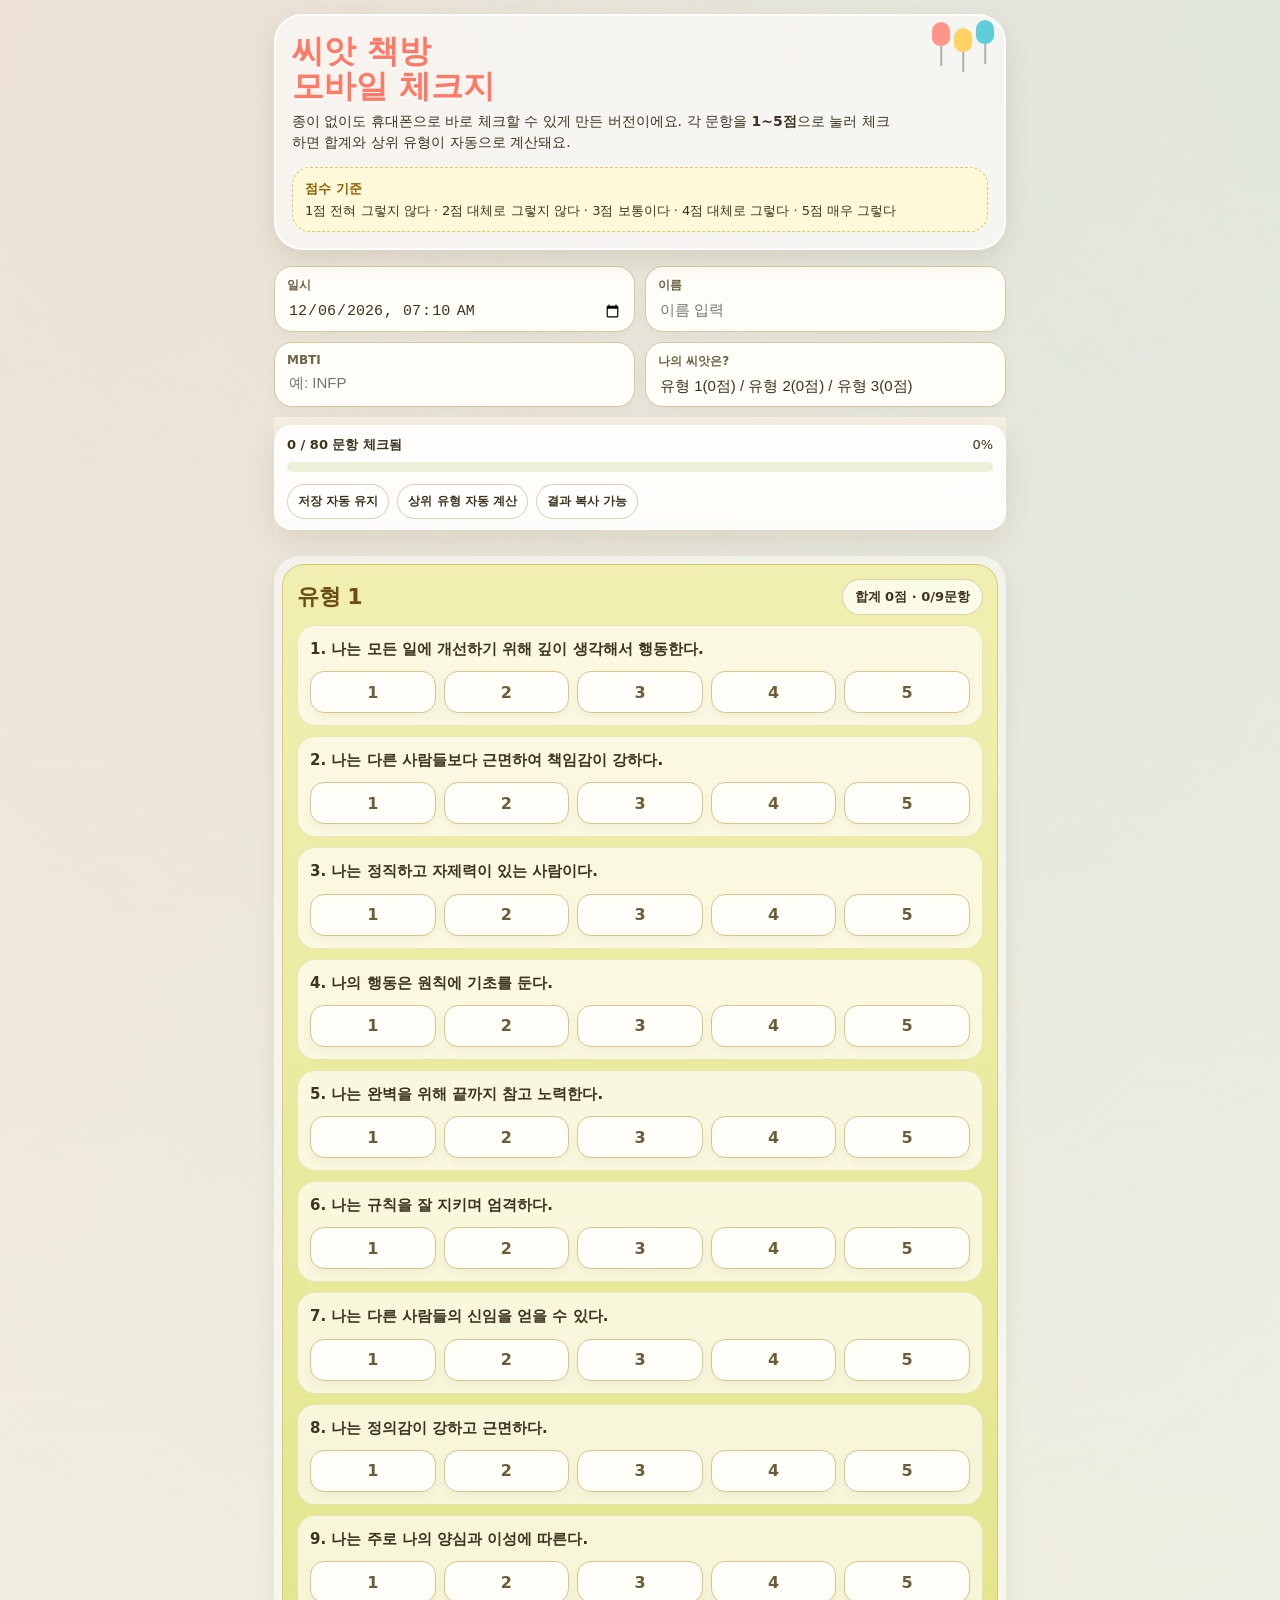
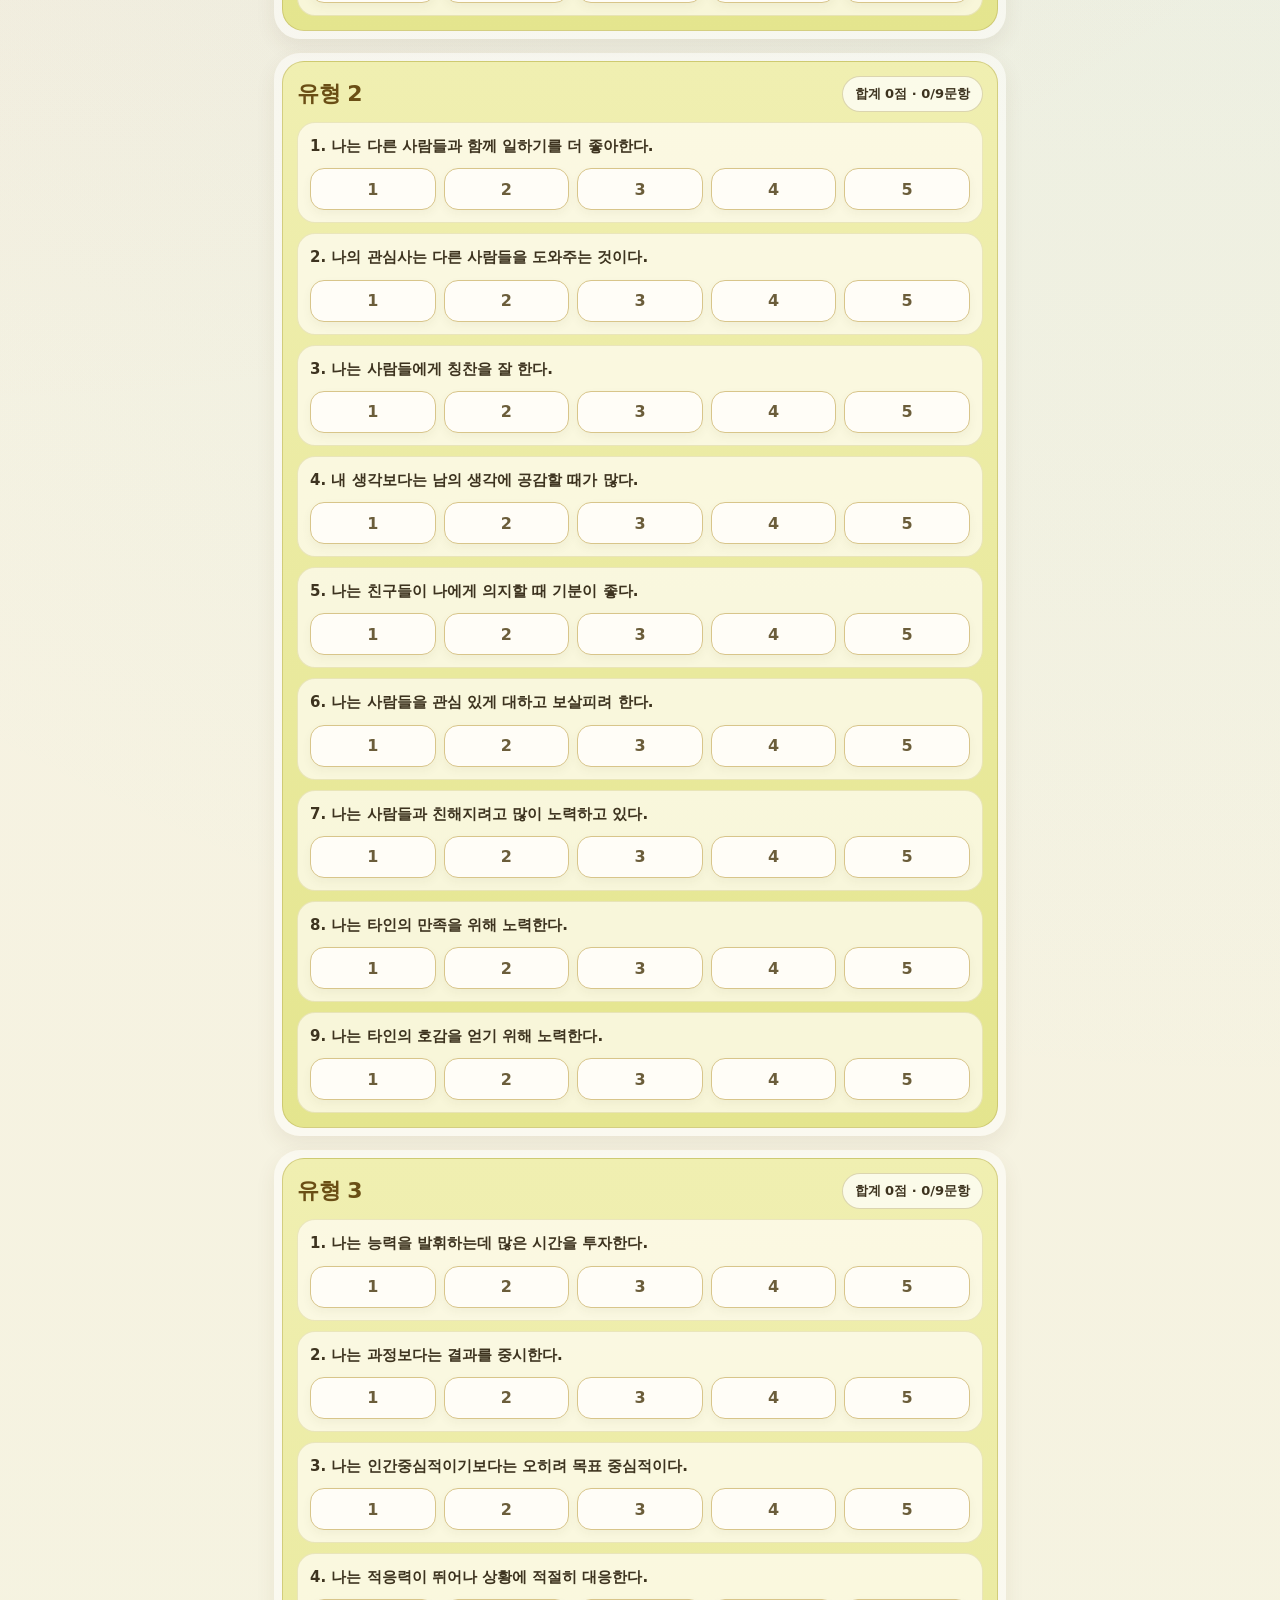
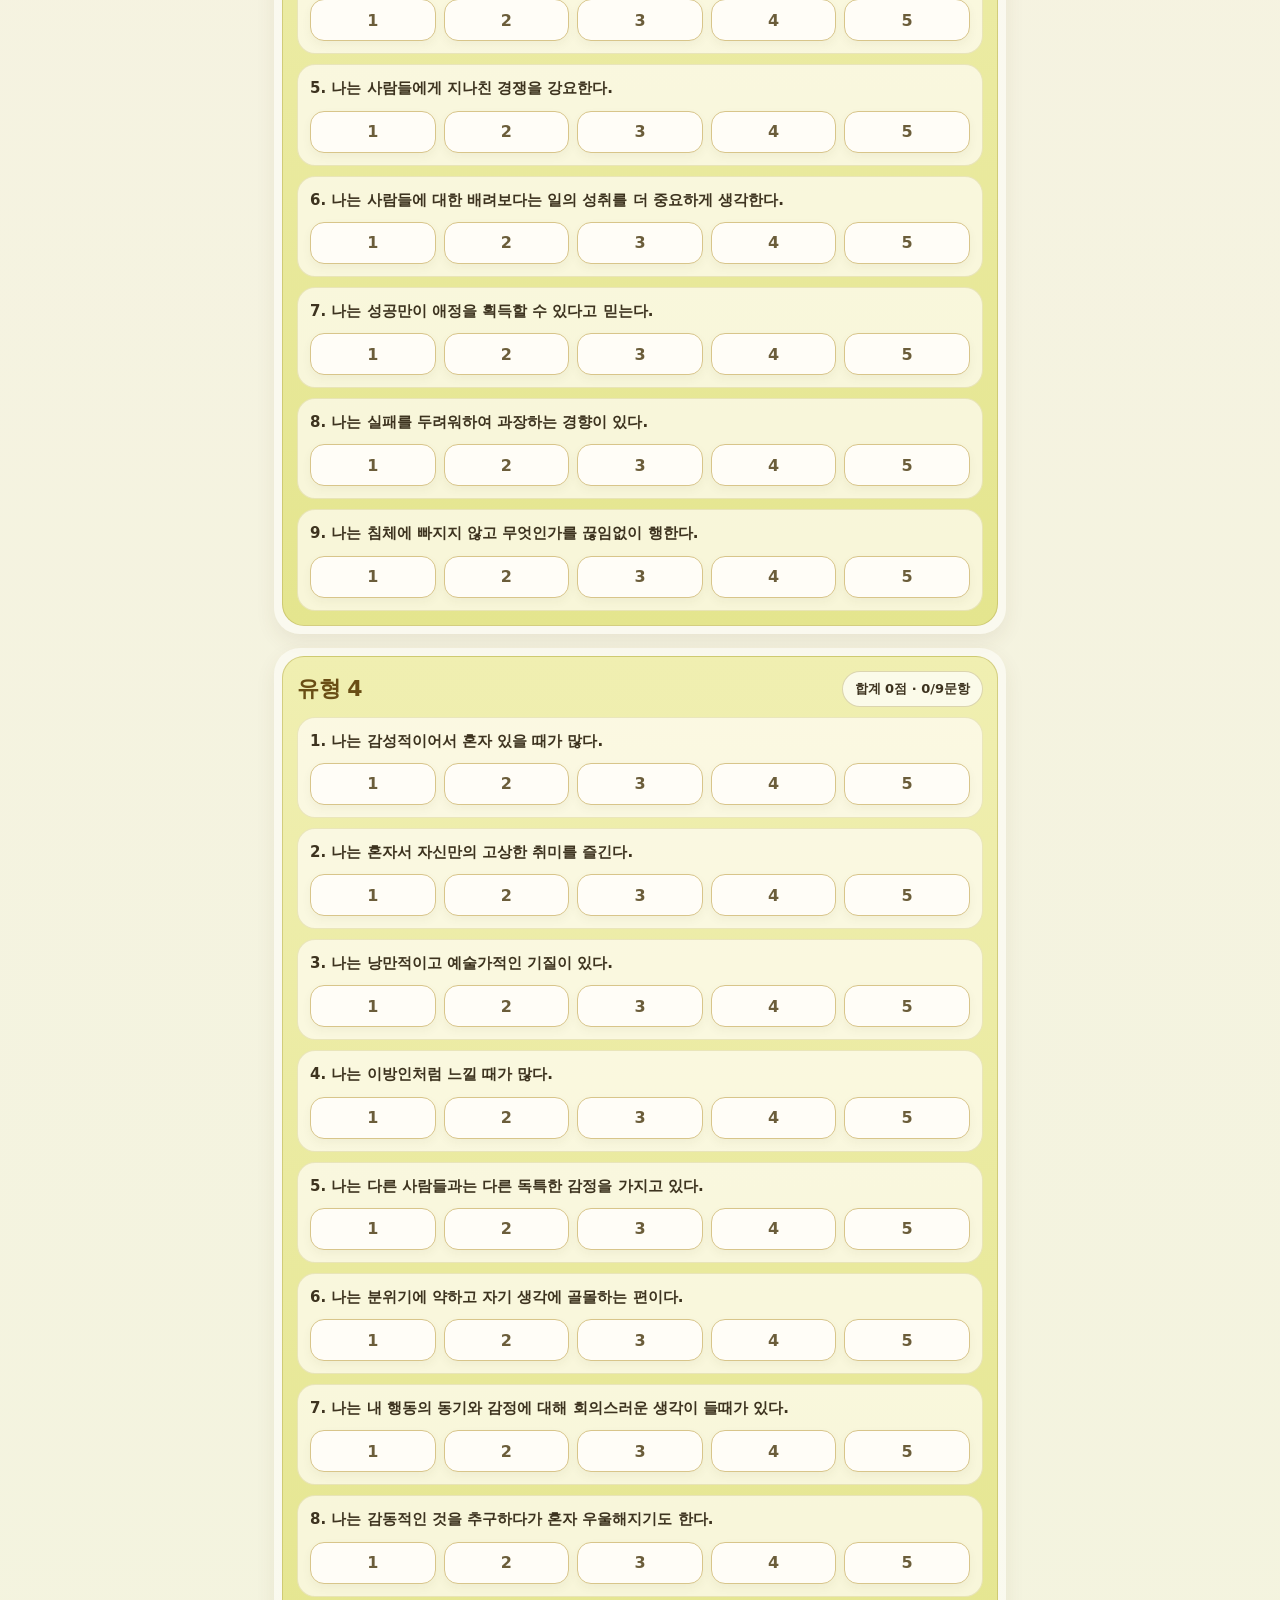
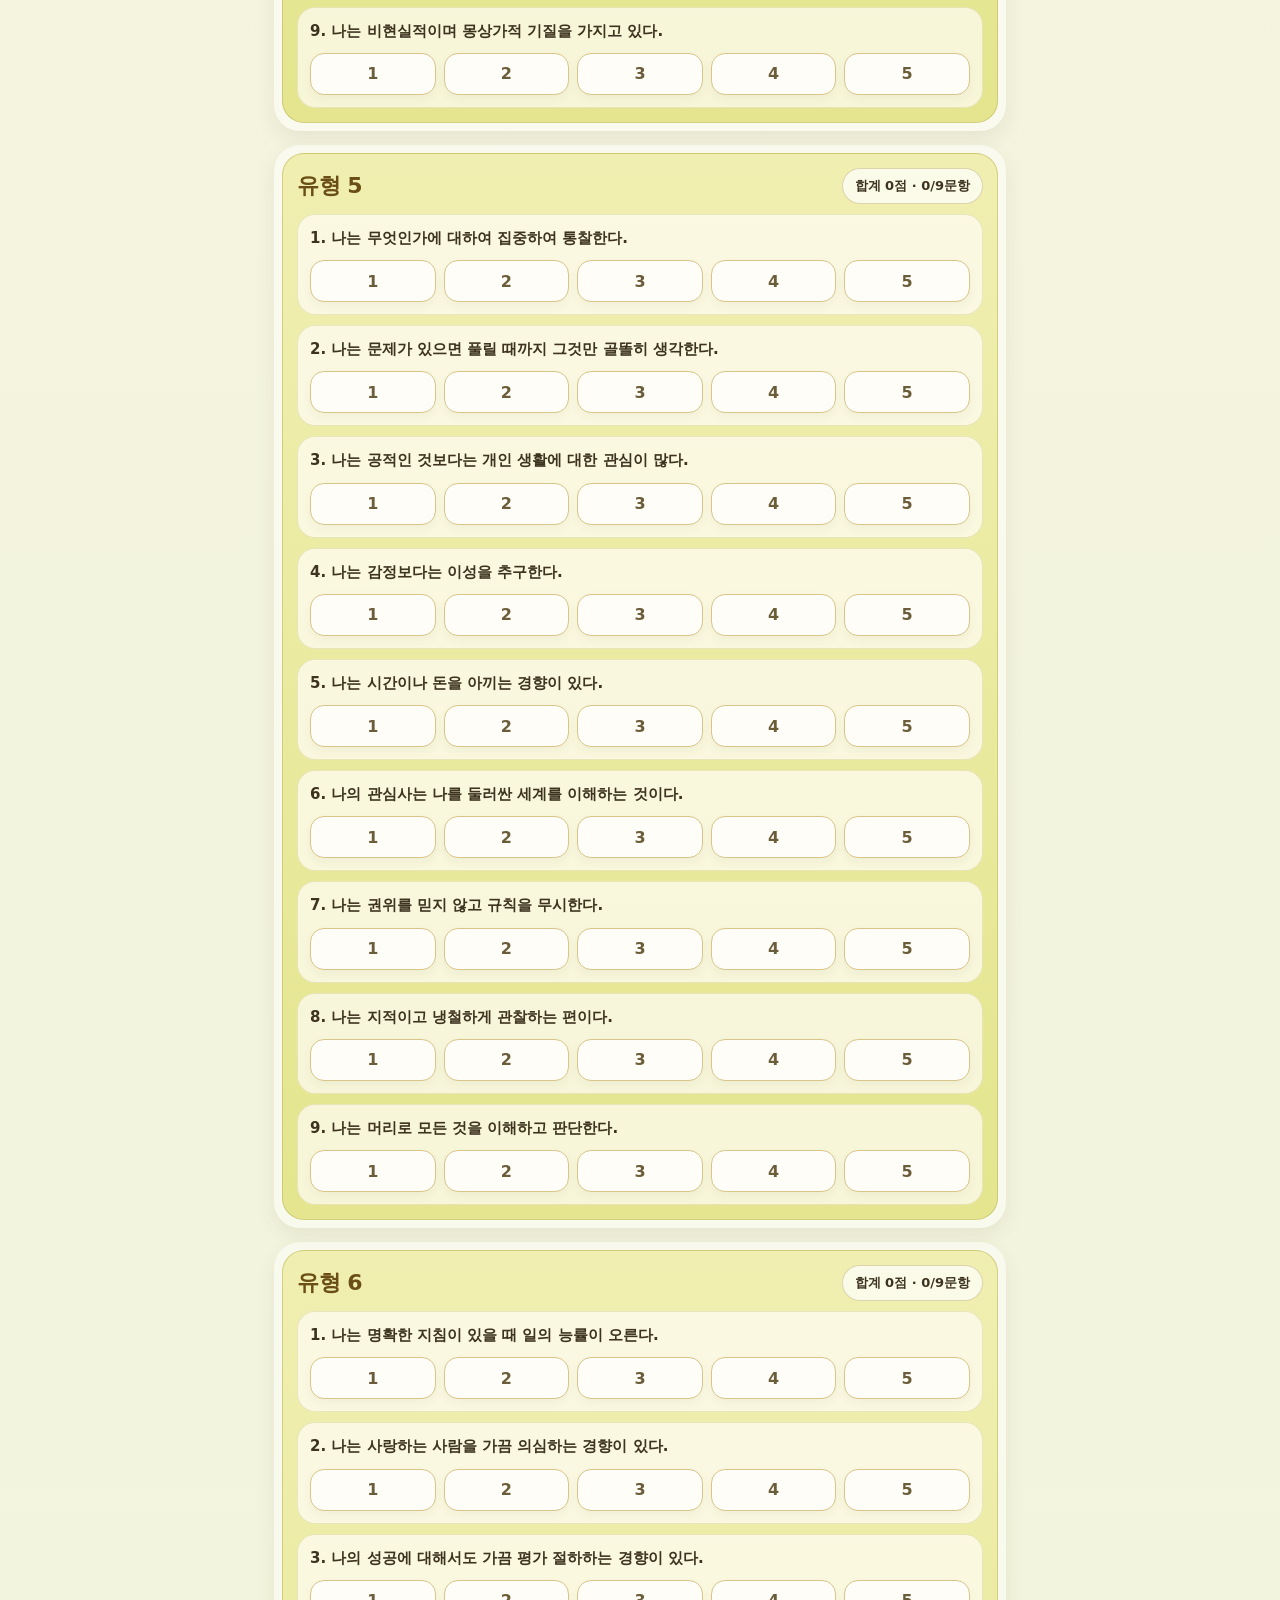
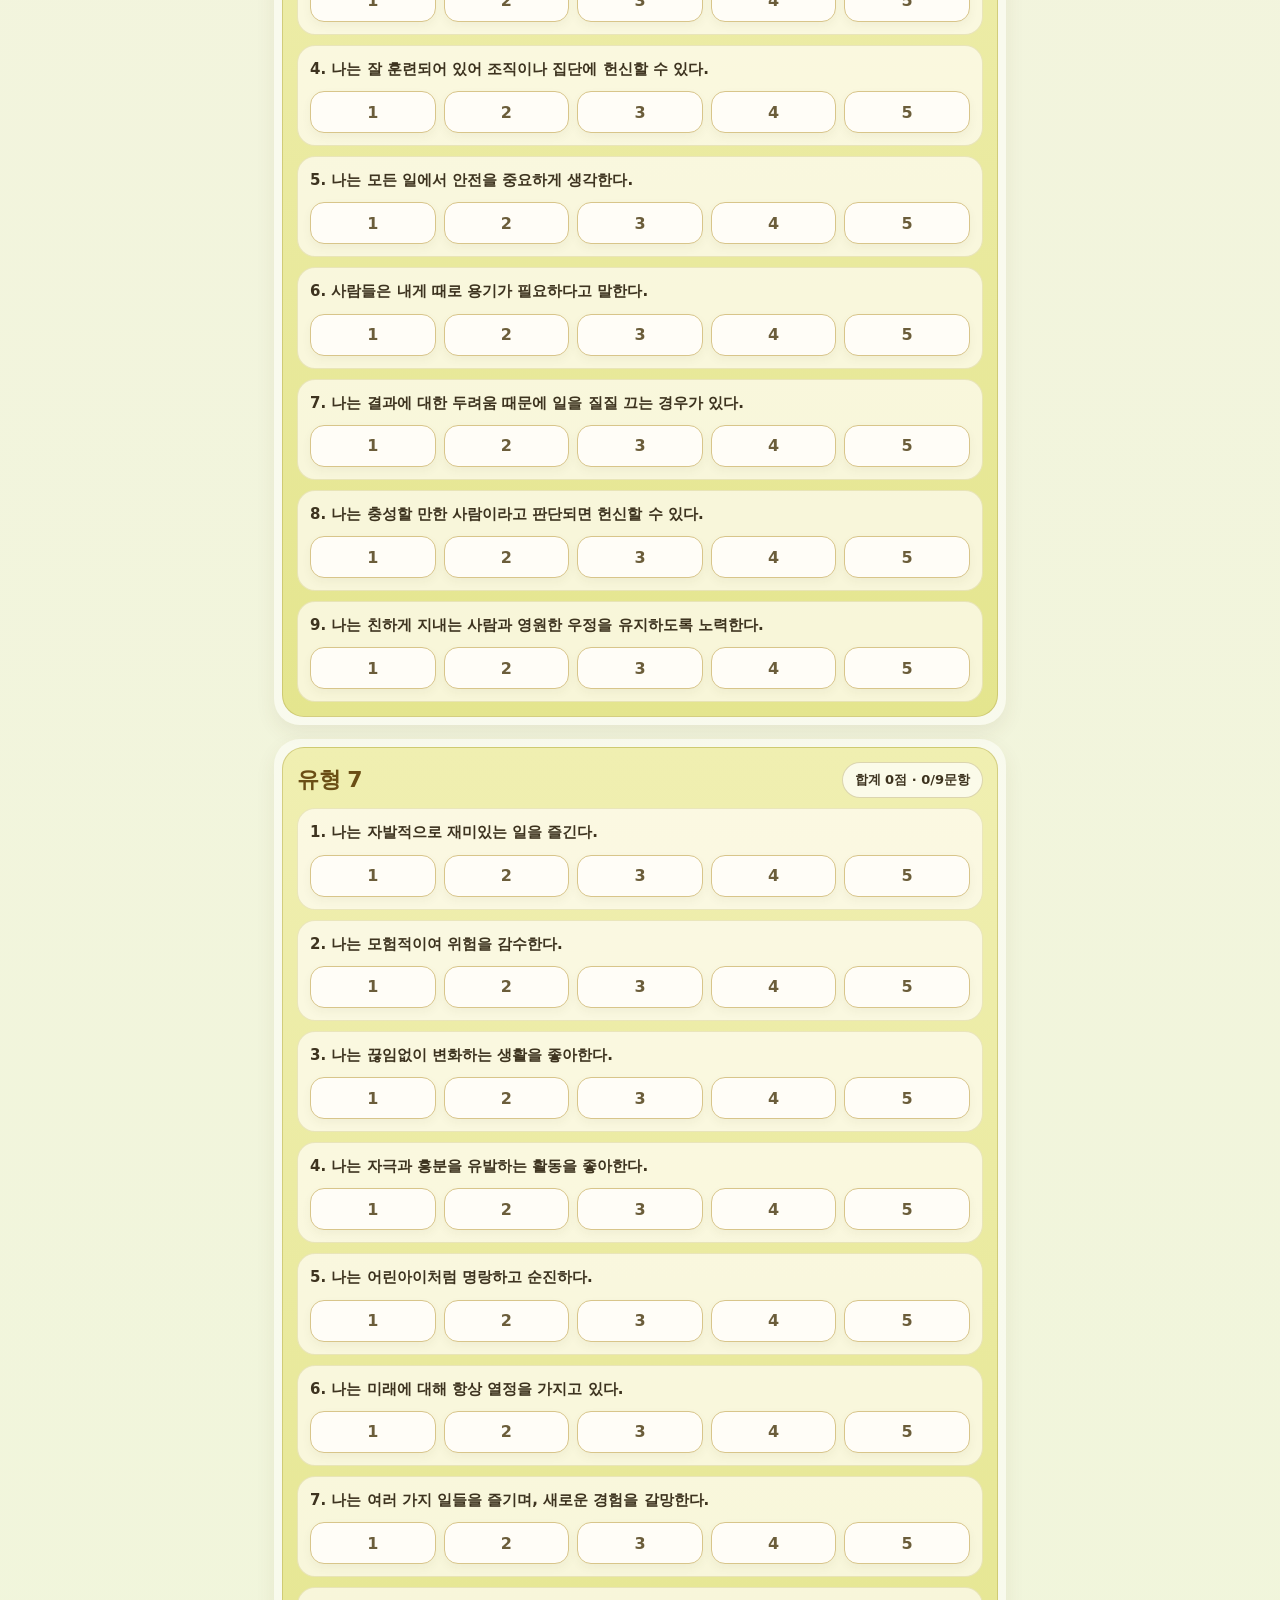
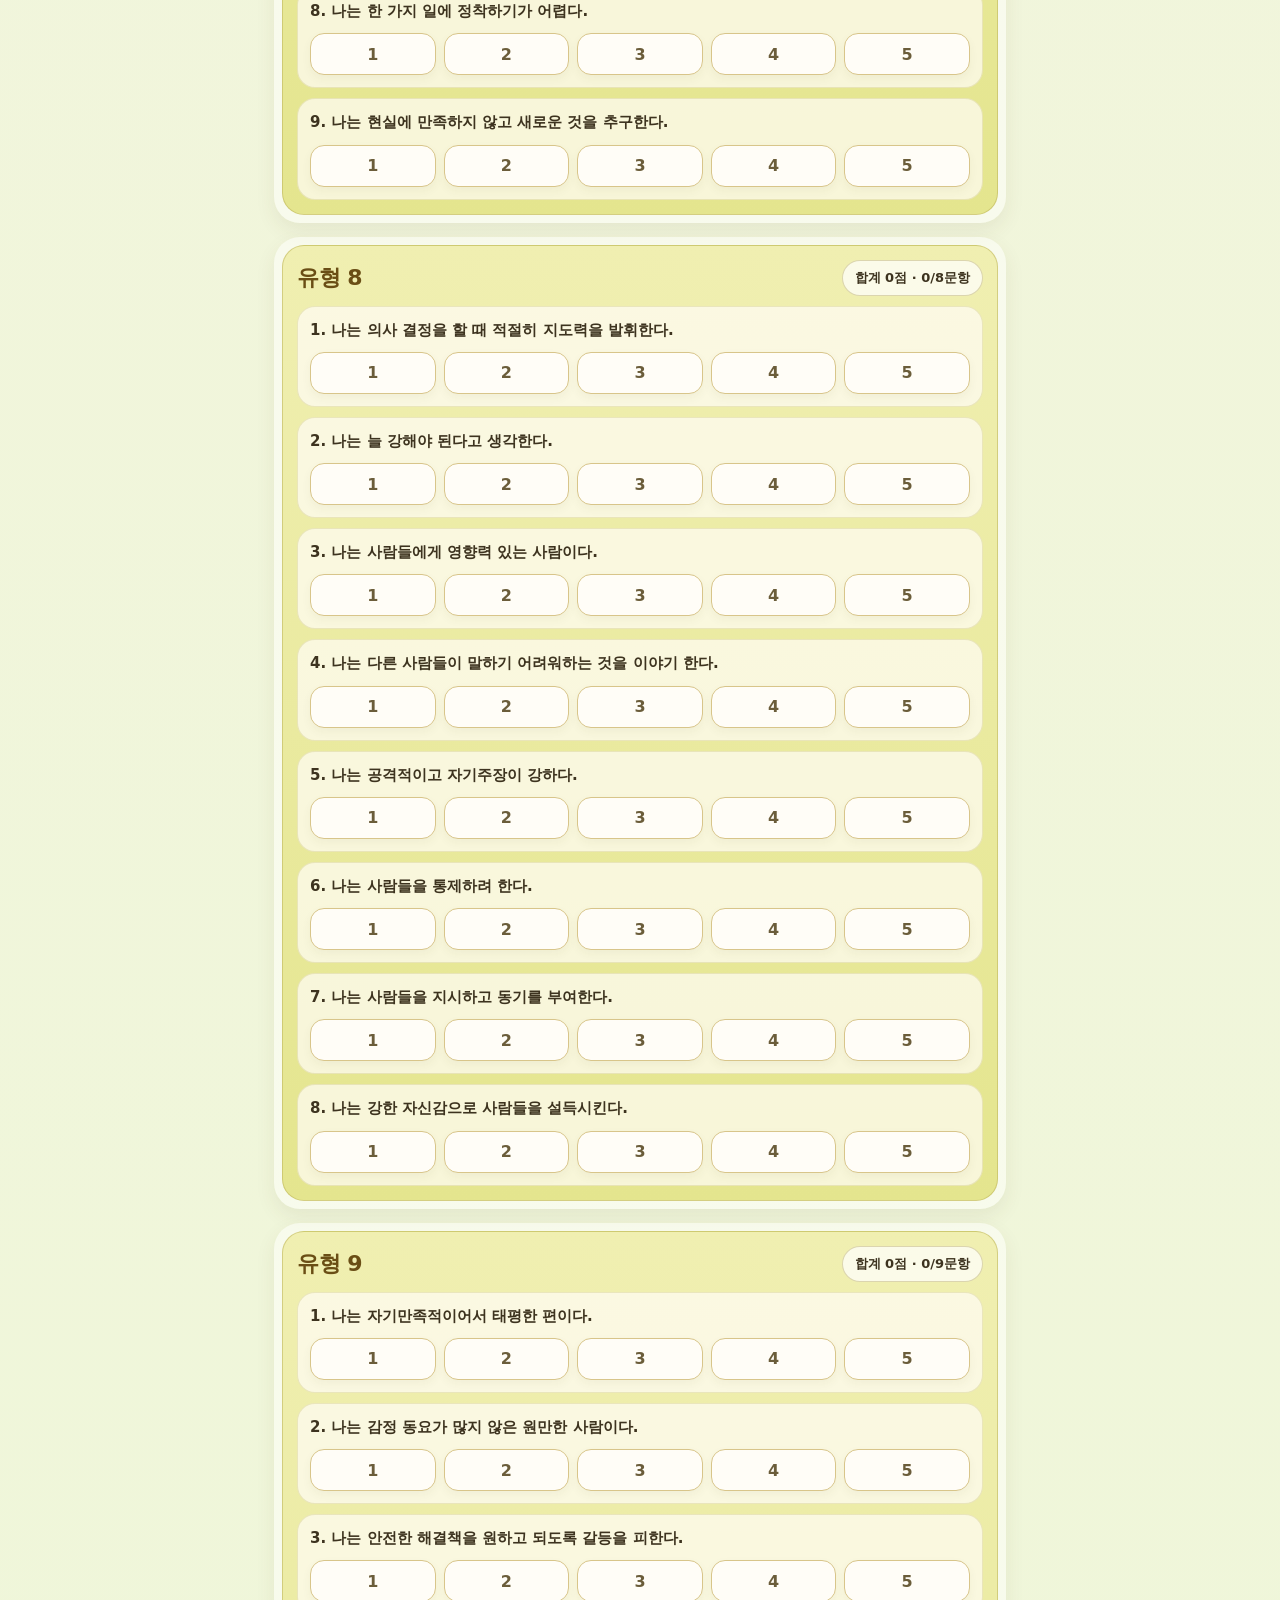
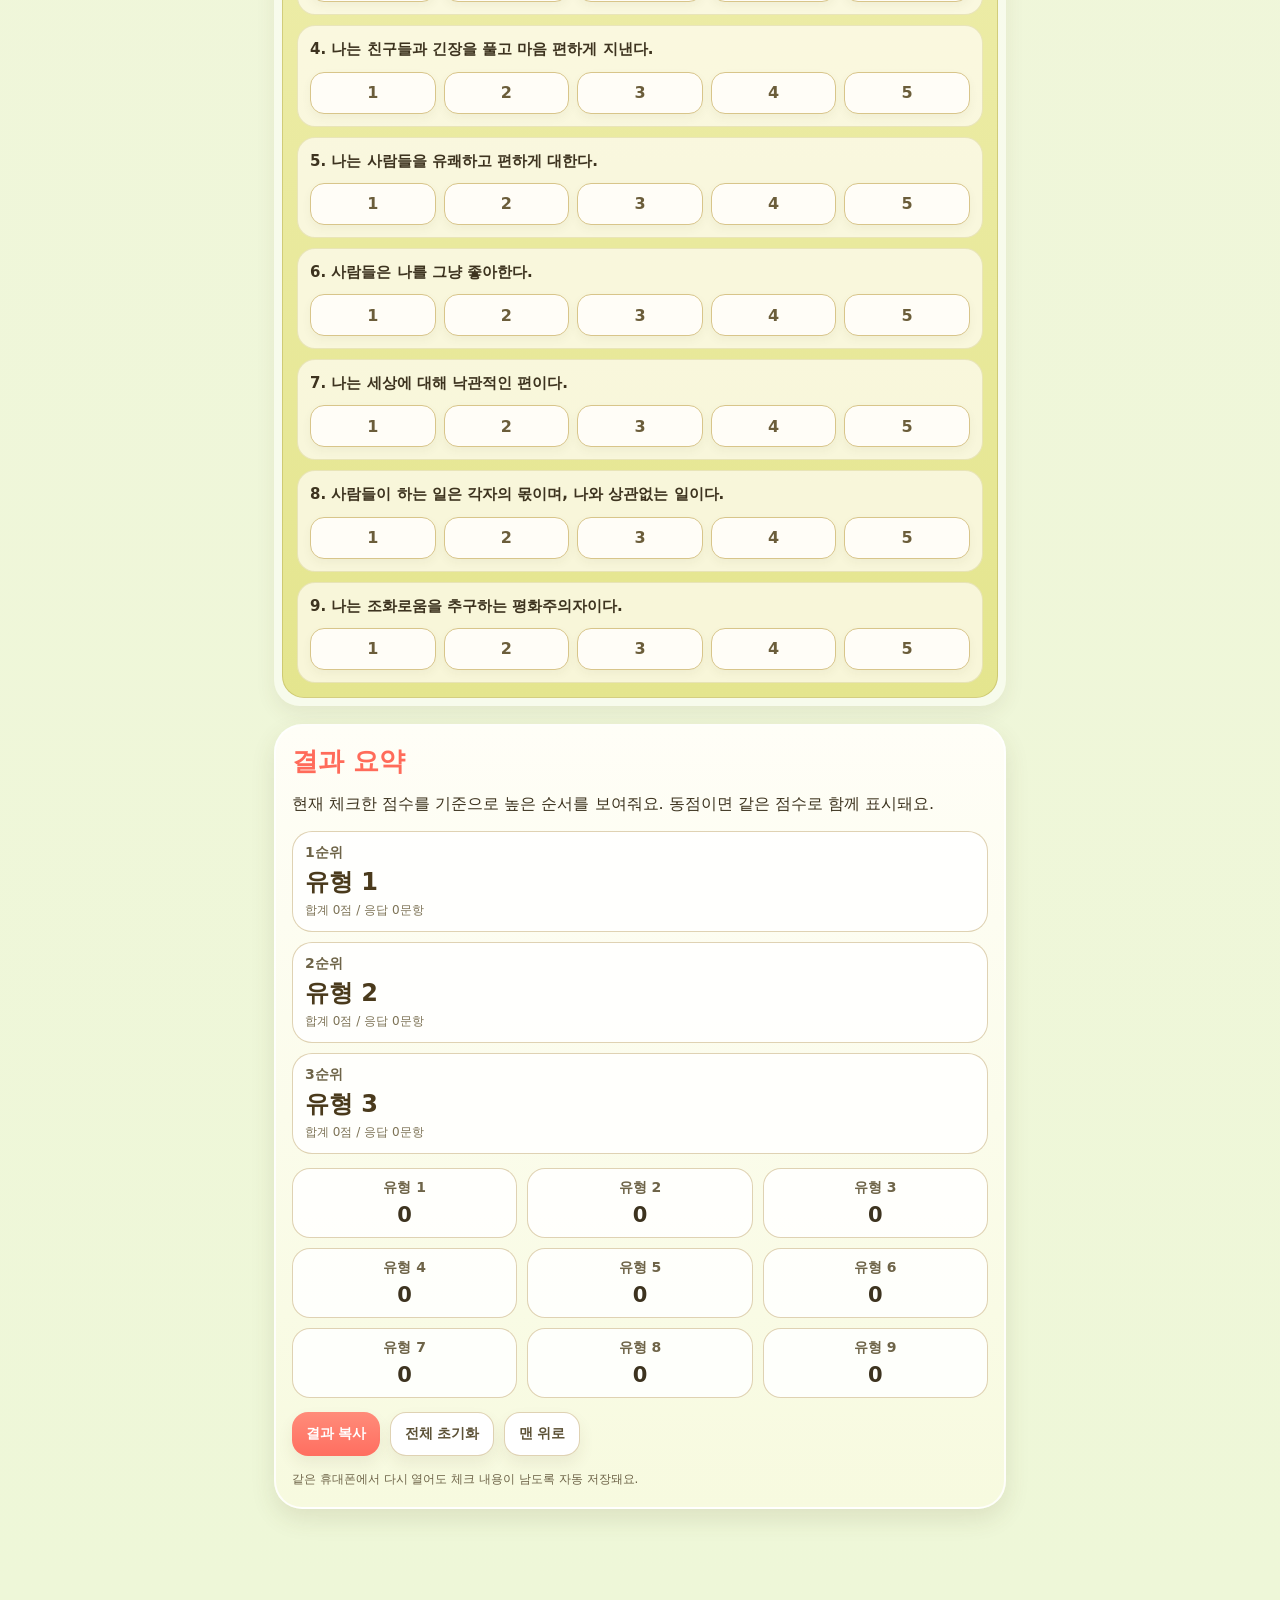
==== checklist.html @ 1901df59 "수정" ====
<!DOCTYPE html>
<html lang="ko">
<head>
  <meta charset="UTF-8" />
  <meta name="viewport" content="width=device-width, initial-scale=1.0" />
  <title>씨앗 책방 모바일 체크지</title>
  <style>
    :root {
      --bg: #f6efe2;
      --card: #d8d96f;
      --card2: #eff2a2;
      --line: #d5c7a0;
      --text: #3d331f;
      --accent: #ff7a66;
      --good: #76b947;
      --white: #fffdf7;
      --shadow: 0 10px 24px rgba(87, 70, 34, 0.12);
    }
    * { box-sizing: border-box; }
    html { scroll-behavior: smooth; }
    body {
      margin: 0;
      font-family: "Apple SD Gothic Neo", "Malgun Gothic", system-ui, sans-serif;
      background:
        radial-gradient(circle at top right, rgba(83, 199, 214, 0.14), transparent 24%),
        radial-gradient(circle at top left, rgba(255, 122, 102, 0.12), transparent 18%),
        linear-gradient(180deg, #f8f1e4 0%, #eef7d8 100%);
      color: var(--text);
    }
    .wrap {
      max-width: 760px;
      margin: 0 auto;
      padding: 14px 14px 96px;
      position: relative;
    }
    .hero {
      position: relative;
      overflow: hidden;
      background: rgba(255,255,255,0.62);
      border: 2px solid rgba(255,255,255,0.8);
      box-shadow: var(--shadow);
      backdrop-filter: blur(8px);
      border-radius: 28px;
      padding: 18px 16px 16px;
      margin-bottom: 16px;
    }
    .hero h1 {
      margin: 0 0 8px;
      color: var(--accent);
      font-size: 32px;
      line-height: 1.08;
      text-shadow: 0 2px 0 rgba(255,255,255,0.8);
    }
    .hero p {
      margin: 0;
      font-size: 14px;
      line-height: 1.5;
      padding-right: 88px;
    }
    .balloons {
      position: absolute;
      right: 10px;
      top: 6px;
      display: flex;
      gap: 4px;
      opacity: 0.95;
    }
    .balloon {
      width: 18px;
      height: 24px;
      border-radius: 999px 999px 999px 999px / 999px 999px 900px 900px;
      position: relative;
    }
    .balloon::after {
      content: "";
      position: absolute;
      width: 1.5px;
      height: 20px;
      background: rgba(80,80,80,0.45);
      left: 50%;
      top: 24px;
      transform: translateX(-50%);
    }
    .b1 { background: #ff8f82; }
    .b2 { background: #ffd05b; margin-top: 6px; }
    .b3 { background: #57cbd8; margin-top: -2px; }
    .legend {
      margin-top: 14px;
      background: #fff8d9;
      border: 1.5px dashed #dfc96c;
      border-radius: 18px;
      padding: 10px 12px;
      font-size: 13px;
      line-height: 1.65;
    }
    .legend strong { color: #8f5f00; }
    .meta {
      display: grid;
      grid-template-columns: 1fr 1fr;
      gap: 10px;
      margin: 16px 0 10px;
    }
    .field {
      background: var(--white);
      border: 1.5px solid var(--line);
      border-radius: 18px;
      padding: 10px 12px;
      box-shadow: 0 6px 12px rgba(87,70,34,.04);
    }
    .field label {
      display: block;
      font-size: 12px;
      margin-bottom: 6px;
      color: #6e6448;
      font-weight: 700;
    }
    .field input {
      width: 100%;
      border: 0;
      outline: none;
      background: transparent;
      font-size: 15px;
      color: var(--text);
    }
    .topbar {
      position: sticky;
      top: 0;
      z-index: 20;
      padding: 8px 0 12px;
      background: linear-gradient(180deg, rgba(246,239,226,.95), rgba(246,239,226,.82) 72%, rgba(246,239,226,0));
      backdrop-filter: blur(6px);
      margin-bottom: 6px;
    }
    .progress-card {
      background: rgba(255,255,255,.84);
      border: 1.5px solid rgba(255,255,255,.95);
      border-radius: 18px;
      box-shadow: var(--shadow);
      padding: 10px 12px;
    }
    .progress-row {
      display: flex;
      justify-content: space-between;
      align-items: center;
      gap: 10px;
      font-size: 13px;
      margin-bottom: 8px;
    }
    .bar {
      height: 10px;
      background: #edf0d7;
      border-radius: 999px;
      overflow: hidden;
    }
    .bar > span {
      display: block;
      height: 100%;
      width: 0%;
      background: linear-gradient(90deg, var(--accent), #ffb06a 48%, var(--good));
      border-radius: inherit;
      transition: width .25s ease;
    }
    .section {
      position: relative;
      background: rgba(255,255,255,.48);
      border-radius: 26px;
      padding: 8px;
      margin: 14px 0;
      box-shadow: 0 8px 20px rgba(87,70,34,.08);
    }
    .section-inner {
      background: linear-gradient(180deg, #f0efb1 0%, #e4e58e 100%);
      border-radius: 22px;
      padding: 14px;
      border: 1.5px solid rgba(190,180,90,.55);
    }
    .section-head {
      display: flex;
      align-items: center;
      justify-content: space-between;
      gap: 10px;
      margin-bottom: 10px;
      flex-wrap: wrap;
    }
    .section-title {
      font-weight: 900;
      font-size: 22px;
      color: #6a4e15;
      letter-spacing: -0.02em;
    }
    .score-pill {
      white-space: nowrap;
      background: rgba(255,255,255,.72);
      border: 1.5px solid rgba(160, 143, 66, .35);
      border-radius: 999px;
      padding: 8px 12px;
      font-weight: 700;
      font-size: 13px;
    }
    .question {
      background: rgba(255, 253, 245, 0.72);
      border-radius: 18px;
      padding: 12px;
      margin-top: 10px;
      border: 1px solid rgba(190,180,90,.28);
    }
    .qtext {
      font-size: 15px;
      line-height: 1.55;
      margin-bottom: 10px;
      font-weight: 700;
      word-break: keep-all;
    }
    .choices {
      display: grid;
      grid-template-columns: repeat(5, minmax(0, 1fr));
      gap: 8px;
    }
    .choice { position: relative; }
    .choice input {
      position: absolute;
      inset: 0;
      opacity: 0;
      pointer-events: none;
    }
    .choice label {
      display: flex;
      justify-content: center;
      align-items: center;
      min-height: 42px;
      border-radius: 14px;
      border: 1.5px solid #d8c58a;
      background: #fffdf7;
      font-size: 16px;
      font-weight: 900;
      color: #6b5d3a;
      box-shadow: 0 4px 10px rgba(87,70,34,.05);
      transition: transform .12s ease, background .12s ease, border-color .12s ease;
      user-select: none;
    }
    .choice input:checked + label {
      background: linear-gradient(180deg, #ffcc83 0%, #ffa56e 100%);
      color: #fff;
      border-color: #ff9465;
      transform: translateY(-1px);
    }
    .choice label:active { transform: scale(.98); }
    .badge-row {
      display: flex;
      flex-wrap: wrap;
      gap: 8px;
      margin: 12px 0 0;
    }
    .mini {
      font-size: 12px;
      padding: 8px 10px;
      border-radius: 999px;
      background: rgba(255,255,255,.82);
      border: 1.5px solid rgba(215,199,160,.8);
      font-weight: 700;
    }
    .result {
      position: relative;
      overflow: hidden;
      background: linear-gradient(180deg, #fffef7 0%, #f7fadf 100%);
      border-radius: 28px;
      border: 2px solid rgba(255,255,255,.85);
      padding: 18px 16px;
      box-shadow: var(--shadow);
      margin-top: 18px;
    }
    .result h2 {
      margin: 0 0 12px;
      font-size: 26px;
      color: #ff6b5a;
    }
    .ranking {
      display: grid;
      gap: 10px;
      margin: 14px 0 8px;
    }
    .rank-card {
      background: rgba(255,255,255,.84);
      border: 1.5px solid rgba(215,199,160,.8);
      border-radius: 20px;
      padding: 12px;
    }
    .rank-title {
      font-size: 14px;
      color: #6e6448;
      margin-bottom: 4px;
      font-weight: 800;
    }
    .rank-value {
      font-size: 24px;
      font-weight: 900;
      color: #4a3a1c;
    }
    .rank-sub {
      font-size: 12px;
      color: #7d7356;
      margin-top: 4px;
    }
    .totals {
      display: grid;
      grid-template-columns: repeat(3, minmax(0, 1fr));
      gap: 10px;
      margin-top: 14px;
    }
    .total-card {
      background: rgba(255,255,255,.84);
      border: 1.5px solid rgba(215,199,160,.8);
      border-radius: 18px;
      padding: 10px;
      text-align: center;
    }
    .total-card strong {
      display: block;
      font-size: 14px;
      color: #6e6448;
      margin-bottom: 6px;
    }
    .total-card span {
      font-size: 21px;
      font-weight: 900;
    }
    .actions {
      display: flex;
      gap: 10px;
      flex-wrap: wrap;
      margin-top: 14px;
    }
    button {
      border: 0;
      border-radius: 16px;
      padding: 12px 14px;
      font-weight: 900;
      font-size: 14px;
      cursor: pointer;
      box-shadow: 0 8px 16px rgba(87,70,34,.08);
    }
    .btn-main {
      background: linear-gradient(180deg, #ff8c7a 0%, #ff6e60 100%);
      color: white;
    }
    .btn-sub {
      background: white;
      color: #5d5237;
      border: 1.5px solid rgba(215,199,160,.8);
    }
    .footer-note {
      margin-top: 14px;
      font-size: 12px;
      line-height: 1.6;
      color: #6e6448;
    }
  </style>
</head>
<body>

  <div class="wrap">
    <section class="hero">
      <div class="balloons">
        <span class="balloon b1"></span>
        <span class="balloon b2"></span>
        <span class="balloon b3"></span>
      </div>
      <h1>씨앗 책방<br>모바일 체크지</h1>
      <p>종이 없이도 휴대폰으로 바로 체크할 수 있게 만든 버전이에요. 각 문항을 <strong>1~5점</strong>으로 눌러 체크하면 합계와 상위 유형이 자동으로 계산돼요.</p>
      <div class="legend">
        <strong>점수 기준</strong><br>
        1점 전혀 그렇지 않다 · 2점 대체로 그렇지 않다 · 3점 보통이다 · 4점 대체로 그렇다 · 5점 매우 그렇다
      </div>
    </section>

    <section class="meta">
      <div class="field">
        <label for="checkDate">일시</label>
        <input id="checkDate" type="datetime-local">
      </div>
      <div class="field">
        <label for="userName">이름</label>
        <input id="userName" type="text" placeholder="이름 입력">
      </div>
      <div class="field">
        <label for="mbti">MBTI</label>
        <input id="mbti" type="text" placeholder="예: INFP">
      </div>
      <div class="field">
        <label for="seedResult">나의 씨앗은?</label>
        <input id="seedResult" type="text" placeholder="자동 계산" readonly>
      </div>
    </section>

    <div class="topbar">
      <div class="progress-card">
        <div class="progress-row">
          <strong id="progressText">0 / 80 문항 체크됨</strong>
          <span id="percentText">0%</span>
        </div>
        <div class="bar"><span id="progressBar"></span></div>
        <div class="badge-row">
          <span class="mini">저장 자동 유지</span>
          <span class="mini">상위 유형 자동 계산</span>
          <span class="mini">결과 복사 가능</span>
        </div>
      </div>
    </div>

    <main id="sections"></main>

    <section class="result">
      <h2>결과 요약</h2>
      <p style="margin:0; line-height:1.6;">현재 체크한 점수를 기준으로 높은 순서를 보여줘요. 동점이면 같은 점수로 함께 표시돼요.</p>
      <div class="ranking" id="ranking"></div>
      <div class="totals" id="totals"></div>
      <div class="actions">
        <button class="btn-main" id="copyBtn" type="button">결과 복사</button>
        <button class="btn-sub" id="resetBtn" type="button">전체 초기화</button>
        <button class="btn-sub" id="topBtn" type="button">맨 위로</button>
      </div>
      <div class="footer-note">같은 휴대폰에서 다시 열어도 체크 내용이 남도록 자동 저장돼요.</div>
    </section>
  </div>

  <script>
    const SECTIONS = [{"id": 1, "title": "유형 1", "items": ["나는 모든 일에 개선하기 위해 깊이 생각해서 행동한다.", "나는 다른 사람들보다 근면하여 책임감이 강하다.", "나는 정직하고 자제력이 있는 사람이다.", "나의 행동은 원칙에 기초를 둔다.", "나는 완벽을 위해 끝까지 참고 노력한다.", "나는 규칙을 잘 지키며 엄격하다.", "나는 다른 사람들의 신임을 얻을 수 있다.", "나는 정의감이 강하고 근면하다.", "나는 주로 나의 양심과 이성에 따른다."]}, {"id": 2, "title": "유형 2", "items": ["나는 다른 사람들과 함께 일하기를 더 좋아한다.", "나의 관심사는 다른 사람들을 도와주는 것이다.", "나는 사람들에게 칭찬을 잘 한다.", "내 생각보다는 남의 생각에 공감할 때가 많다.", "나는 친구들이 나에게 의지할 때 기분이 좋다.", "나는 사람들을 관심 있게 대하고 보살피려 한다.", "나는 사람들과 친해지려고 많이 노력하고 있다.", "나는 타인의 만족을 위해 노력한다.", "나는 타인의 호감을 얻기 위해 노력한다."]}, {"id": 3, "title": "유형 3", "items": ["나는 능력을 발휘하는데 많은 시간을 투자한다.", "나는 과정보다는 결과를 중시한다.", "나는 인간중심적이기보다는 오히려 목표 중심적이다.", "나는 적응력이 뛰어나 상황에 적절히 대응한다.", "나는 사람들에게 지나친 경쟁을 강요한다.", "나는 사람들에 대한 배려보다는 일의 성취를 더 중요하게 생각한다.", "나는 성공만이 애정을 획득할 수 있다고 믿는다.", "나는 실패를 두려워하여 과장하는 경향이 있다.", "나는 침체에 빠지지 않고 무엇인가를 끊임없이 행한다."]}, {"id": 4, "title": "유형 4", "items": ["나는 감성적이어서 혼자 있을 때가 많다.", "나는 혼자서 자신만의 고상한 취미를 즐긴다.", "나는 낭만적이고 예술가적인 기질이 있다.", "나는 이방인처럼 느낄 때가 많다.", "나는 다른 사람들과는 다른 독특한 감정을 가지고 있다.", "나는 분위기에 약하고 자기 생각에 골몰하는 편이다.", "나는 내 행동의 동기와 감정에 대해 회의스러운 생각이 들때가 있다.", "나는 감동적인 것을 추구하다가 혼자 우울해지기도 한다.", "나는 비현실적이며 몽상가적 기질을 가지고 있다."]}, {"id": 5, "title": "유형 5", "items": ["나는 무엇인가에 대하여 집중하여 통찰한다.", "나는 문제가 있으면 풀릴 때까지 그것만 골똘히 생각한다.", "나는 공적인 것보다는 개인 생활에 대한 관심이 많다.", "나는 감정보다는 이성을 추구한다.", "나는 시간이나 돈을 아끼는 경향이 있다.", "나의 관심사는 나를 둘러싼 세계를 이해하는 것이다.", "나는 권위를 믿지 않고 규칙을 무시한다.", "나는 지적이고 냉철하게 관찰하는 편이다.", "나는 머리로 모든 것을 이해하고 판단한다."]}, {"id": 6, "title": "유형 6", "items": ["나는 명확한 지침이 있을 때 일의 능률이 오른다.", "나는 사랑하는 사람을 가끔 의심하는 경향이 있다.", "나의 성공에 대해서도 가끔 평가 절하하는 경향이 있다.", "나는 잘 훈련되어 있어 조직이나 집단에 헌신할 수 있다.", "나는 모든 일에서 안전을 중요하게 생각한다.", "사람들은 내게 때로 용기가 필요하다고 말한다.", "나는 결과에 대한 두려움 때문에 일을 질질 끄는 경우가 있다.", "나는 충성할 만한 사람이라고 판단되면 헌신할 수 있다.", "나는 친하게 지내는 사람과 영원한 우정을 유지하도록 노력한다."]}, {"id": 7, "title": "유형 7", "items": ["나는 자발적으로 재미있는 일을 즐긴다.", "나는 모험적이여 위험을 감수한다.", "나는 끊임없이 변화하는 생활을 좋아한다.", "나는 자극과 흥분을 유발하는 활동을 좋아한다.", "나는 어린아이처럼 명랑하고 순진하다.", "나는 미래에 대해 항상 열정을 가지고 있다.", "나는 여러 가지 일들을 즐기며, 새로운 경험을 갈망한다.", "나는 한 가지 일에 정착하기가 어렵다.", "나는 현실에 만족하지 않고 새로운 것을 추구한다."]}, {"id": 8, "title": "유형 8", "items": ["나는 의사 결정을 할 때 적절히 지도력을 발휘한다.", "나는 늘 강해야 된다고 생각한다.", "나는 사람들에게 영향력 있는 사람이다.", "나는 다른 사람들이 말하기 어려워하는 것을 이야기 한다.", "나는 공격적이고 자기주장이 강하다.", "나는 사람들을 통제하려 한다.", "나는 사람들을 지시하고 동기를 부여한다.", "나는 강한 자신감으로 사람들을 설득시킨다."]}, {"id": 9, "title": "유형 9", "items": ["나는 자기만족적이어서 태평한 편이다.", "나는 감정 동요가 많지 않은 원만한 사람이다.", "나는 안전한 해결책을 원하고 되도록 갈등을 피한다.", "나는 친구들과 긴장을 풀고 마음 편하게 지낸다.", "나는 사람들을 유쾌하고 편하게 대한다.", "사람들은 나를 그냥 좋아한다.", "나는 세상에 대해 낙관적인 편이다.", "사람들이 하는 일은 각자의 몫이며, 나와 상관없는 일이다.", "나는 조화로움을 추구하는 평화주의자이다."]}];
    const STORAGE_KEY = "seed-book-mobile-check-v1";
    const totalQuestions = SECTIONS.reduce((sum, s) => sum + s.items.length, 0);

    const sectionsEl = document.getElementById("sections");
    const progressText = document.getElementById("progressText");
    const percentText = document.getElementById("percentText");
    const progressBar = document.getElementById("progressBar");
    const rankingEl = document.getElementById("ranking");
    const totalsEl = document.getElementById("totals");
    const seedResultInput = document.getElementById("seedResult");
    const checkDateInput = document.getElementById("checkDate");
    const userNameInput = document.getElementById("userName");
    const mbtiInput = document.getElementById("mbti");

    function nowLocalValue() {
      const now = new Date();
      now.setMinutes(now.getMinutes() - now.getTimezoneOffset());
      return now.toISOString().slice(0,16);
    }

    function loadState() {
      try {
        const saved = JSON.parse(localStorage.getItem(STORAGE_KEY) || "{}");
        return saved && typeof saved === "object" ? saved : {};
      } catch (e) {
        return {};
      }
    }

    function saveState() {
      const answers = {};
      document.querySelectorAll("input[type=radio]:checked").forEach(input => {
        answers[input.name] = Number(input.value);
      });
      const state = {
        date: checkDateInput.value,
        name: userNameInput.value,
        mbti: mbtiInput.value,
        answers
      };
      localStorage.setItem(STORAGE_KEY, JSON.stringify(state));
      updateSummary();
    }

    function buildSections() {
      const saved = loadState();
      checkDateInput.value = saved.date || nowLocalValue();
      userNameInput.value = saved.name || "";
      mbtiInput.value = saved.mbti || "";

      sectionsEl.innerHTML = SECTIONS.map(section => {
        const questionHtml = section.items.map((item, idx) => {
          const name = `s${section.id}q${idx+1}`;
          const choices = [1,2,3,4,5].map(score => {
            const checked = saved.answers && saved.answers[name] === score ? "checked" : "";
            return `
              <div class="choice">
                <input ${checked} id="${name}_${score}" name="${name}" type="radio" value="${score}">
                <label for="${name}_${score}">${score}</label>
              </div>
            `;
          }).join("");
          return `
            <div class="question">
              <div class="qtext">${idx + 1}. ${item}</div>
              <div class="choices">${choices}</div>
            </div>
          `;
        }).join("");

        return `
          <section class="section" id="section-${section.id}">
            <div class="section-inner">
              <div class="section-head">
                <div class="section-title">${section.title}</div>
                <div class="score-pill" id="sectionScore-${section.id}">합계 0점</div>
              </div>
              ${questionHtml}
            </div>
          </section>
        `;
      }).join("");

      document.querySelectorAll("input[type=radio]").forEach(input => {
        input.addEventListener("change", saveState);
      });
    }

    function computeScores() {
      const answers = {};
      document.querySelectorAll("input[type=radio]:checked").forEach(input => {
        answers[input.name] = Number(input.value);
      });

      const sectionScores = SECTIONS.map(section => {
        let total = 0;
        let answered = 0;
        section.items.forEach((_, idx) => {
          const key = `s${section.id}q${idx+1}`;
          if (answers[key]) {
            total += answers[key];
            answered += 1;
          }
        });
        return {
          id: section.id,
          title: section.title,
          total,
          answered
        };
      });

      return { answers, sectionScores };
    }

    function updateSummary() {
      const { answers, sectionScores } = computeScores();
      const answeredCount = Object.keys(answers).length;
      const percent = Math.round((answeredCount / totalQuestions) * 100);

      progressText.textContent = `${answeredCount} / ${totalQuestions} 문항 체크됨`;
      percentText.textContent = `${percent}%`;
      progressBar.style.width = `${percent}%`;

      sectionScores.forEach(score => {
        const totalInSection = SECTIONS.find(s => s.id === score.id).items.length;
        const el = document.getElementById(`sectionScore-${score.id}`);
        if (el) el.textContent = `합계 ${score.total}점 · ${score.answered}/${totalInSection}문항`;
      });

      const sorted = [...sectionScores].sort((a, b) => b.total - a.total || a.id - b.id);
      const topThree = sorted.slice(0, 3);

      rankingEl.innerHTML = topThree.map((item, idx) => `
        <div class="rank-card">
          <div class="rank-title">${idx + 1}순위</div>
          <div class="rank-value">${item.title}</div>
          <div class="rank-sub">합계 ${item.total}점 / 응답 ${item.answered}문항</div>
        </div>
      `).join("");

      seedResultInput.value = topThree.length
        ? topThree.map(item => `${item.title}(${item.total}점)`).join(" / ")
        : "";

      totalsEl.innerHTML = sorted.map(item => `
        <div class="total-card">
          <strong>${item.title}</strong>
          <span>${item.total}</span>
        </div>
      `).join("");
    }

    function copyResults() {
      const { sectionScores } = computeScores();
      const sorted = [...sectionScores].sort((a, b) => b.total - a.total || a.id - b.id);
      const topThree = sorted.slice(0, 3).map((item, idx) => `${idx + 1}순위 ${item.title} (${item.total}점)`).join("\n");
      const allScores = sorted.map(item => `${item.title}: ${item.total}점`).join("\n");
      const text = [
        "씨앗 책방 모바일 체크지 결과",
        `일시: ${checkDateInput.value || ""}`,
        `이름: ${userNameInput.value || ""}`,
        `MBTI: ${mbtiInput.value || ""}`,
        "",
        topThree,
        "",
        "[전체 점수]",
        allScores
      ].join("\n");

      navigator.clipboard.writeText(text).then(() => {
        alert("결과를 복사했어요.");
      }).catch(() => {
        alert("복사 권한이 없어서 복사에 실패했어요. 길게 눌러 직접 복사해 주세요.");
      });
    }

    function resetAll() {
      const ok = confirm("정말 전체 체크를 초기화할까요?");
      if (!ok) return;
      localStorage.removeItem(STORAGE_KEY);
      document.querySelectorAll("input[type=radio]").forEach(input => { input.checked = false; });
      checkDateInput.value = nowLocalValue();
      userNameInput.value = "";
      mbtiInput.value = "";
      updateSummary();
      saveState();
    }

    buildSections();
    updateSummary();

    [checkDateInput, userNameInput, mbtiInput].forEach(input => {
      input.addEventListener("input", saveState);
      input.addEventListener("change", saveState);
    });

    document.getElementById("copyBtn").addEventListener("click", copyResults);
    document.getElementById("resetBtn").addEventListener("click", resetAll);
    document.getElementById("topBtn").addEventListener("click", () => window.scrollTo({ top: 0, behavior: "smooth" }));
  </script>
</body>
</html>
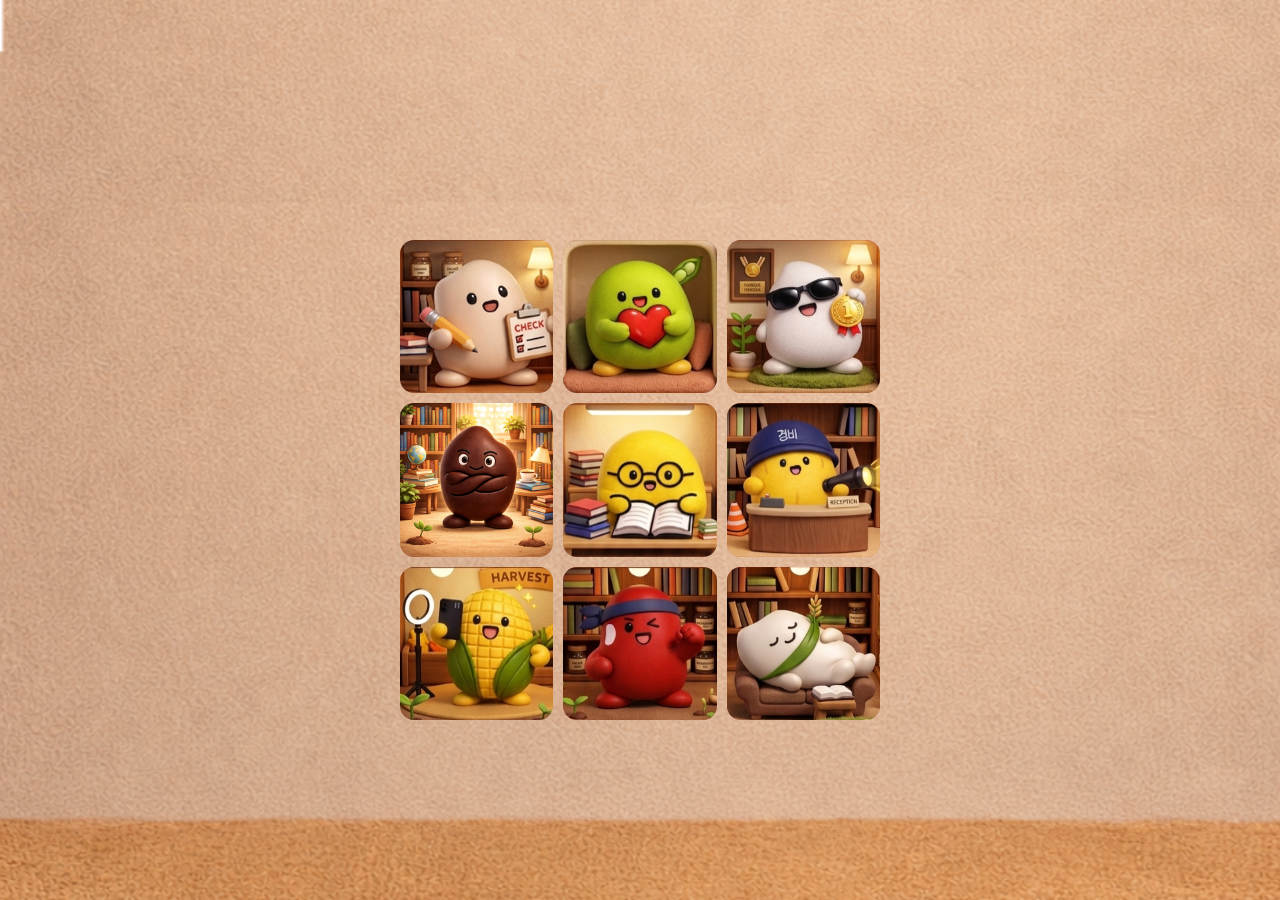
==== commit 32be5855: "수정" ====
--- a/checklist.html
+++ b/checklist.html
@@ -1,630 +1,1097 @@
 <!DOCTYPE html>
 <html lang="ko">
 <head>
-  <meta charset="UTF-8" />
-  <meta name="viewport" content="width=device-width, initial-scale=1.0" />
-  <title>씨앗 책방 모바일 체크지</title>
+  <meta charset="UTF-8">
+  <meta name="viewport" content="width=device-width, initial-scale=1.0">
+  <title>씨앗 책방</title>
   <style>
+    /* ===== 공통 변수 ===== */
     :root {
-      --bg: #f6efe2;
-      --card: #d8d96f;
-      --card2: #eff2a2;
-      --line: #d5c7a0;
-      --text: #3d331f;
-      --accent: #ff7a66;
-      --good: #76b947;
-      --white: #fffdf7;
-      --shadow: 0 10px 24px rgba(87, 70, 34, 0.12);
-    }
-    * { box-sizing: border-box; }
+      --c:  #ff8b6a;
+      --cd: #e07a5a;
+      --cl: #ffe4c4;
+      --bg: #fafafa;
+      --bd: #e8e8e8;
+      --shadow: 0 2px 10px rgba(0,0,0,0.07);
+    }
+
+    * { margin: 0; padding: 0; box-sizing: border-box; }
     html { scroll-behavior: smooth; }
-    body {
-      margin: 0;
-      font-family: "Apple SD Gothic Neo", "Malgun Gothic", system-ui, sans-serif;
-      background:
-        radial-gradient(circle at top right, rgba(83, 199, 214, 0.14), transparent 24%),
-        radial-gradient(circle at top left, rgba(255, 122, 102, 0.12), transparent 18%),
-        linear-gradient(180deg, #f8f1e4 0%, #eef7d8 100%);
-      color: var(--text);
-    }
-    .wrap {
-      max-width: 760px;
+    body { font-family: 'Nanum Gothic','Apple SD Gothic Neo','Malgun Gothic',sans-serif; background: #fdf6e3; overflow: hidden; }
+
+    .page { position: fixed; inset: 0; display: flex; flex-direction: column; align-items: center; transition: opacity 0.45s ease, transform 0.45s ease; }
+    .page.hidden { opacity: 0; pointer-events: none; transform: scale(0.97); }
+    .bg-cover { background: url("img/backimg2.png") center/cover no-repeat; }
+
+    /* ===== 페이지 1: 캐릭터 ===== */
+    #pageCharacter { justify-content: flex-end; padding: 0 12px 20vh; }
+    .grid-container { display: grid; grid-template-columns: repeat(3,1fr); gap: 10px; width: 100%; max-width: 480px; }
+    .character-card { aspect-ratio: 1; cursor: pointer; border-radius: 14px; overflow: hidden; background: var(--cd); transition: transform 0.25s ease, box-shadow 0.25s ease; }
+    .character-card:hover  { transform: scale(1.06); box-shadow: 0 12px 32px rgba(0,0,0,0.4); }
+    .character-card:active { transform: scale(0.97); }
+    .character-card img { width: 100%; height: 100%; object-fit: cover; display: block; }
+
+    /* ===== 팝업 ===== */
+    .popup-overlay { display: none; position: fixed; inset: 0; background: rgba(0,0,0,0.75); justify-content: center; align-items: center; z-index: 900; }
+    .popup-overlay.active { display: flex; }
+    .popup-box { background: #fff; border-radius: 24px; padding: 32px 24px 24px; text-align: center; width: min(320px,88vw); animation: popIn 0.35s cubic-bezier(0.34,1.56,0.64,1); }
+    @keyframes popIn { from { opacity:0; transform:scale(0.75); } to { opacity:1; transform:scale(1); } }
+    .popup-char-img { width: 110px; height: 110px; border-radius: 50%; object-fit: cover; border: 4px solid var(--c); margin-bottom: 14px; }
+    .popup-box h2 { font-size: 1.05rem; color: #333; margin-bottom: 20px; line-height: 1.5; }
+    .popup-buttons { display: flex; gap: 10px; justify-content: center; }
+    .btn { padding: 12px 22px; border: none; border-radius: 12px; font-size: 0.95rem; font-weight: bold; font-family: inherit; cursor: pointer; transition: transform 0.18s; }
+    .btn:active   { transform: scale(0.96); }
+    .btn-confirm  { background: var(--c); color: #fff; box-shadow: 0 4px 14px rgba(255,139,106,0.45); }
+    .btn-cancel   { background: #f0f0f0; color: #555; }
+
+    /* ===== 로딩 공통 ===== */
+    .loading-page { justify-content: center; align-items: center; gap: 20px; background: rgba(255,248,240,0.98); }
+
+    /* 투표 로딩 */
+    #pageVoteLoading { z-index: 800; }
+    .vote-loading-img { width: 120px; height: 120px; border-radius: 50%; object-fit: cover; border: 5px solid var(--c); animation: floatBob 1.5s ease-in-out infinite; }
+    @keyframes floatBob { 0%,100% { transform:translateY(0); } 50% { transform:translateY(-10px); } }
+    .vote-loading-name { font-size: 1.25rem; font-weight: bold; color: var(--c); text-align: center; }
+    .vote-loading-bar-wrap { width: 200px; height: 6px; background: var(--cl); border-radius: 3px; overflow: hidden; }
+    .vote-loading-bar { height: 100%; width: 0; background: linear-gradient(90deg,#ffb89a,var(--c)); border-radius: 3px; transition: width 1s ease-out; }
+    .vote-loading-sub { font-size: 0.85rem; color: #bbb; }
+
+    /* ===== 설문지 ===== */
+    #pageSurvey { justify-content: flex-start; }
+
+    .survey-char-float { position: fixed; top: 30%; left: 50%; transform: translate(-50%,-50%); display: flex; flex-direction: column; align-items: center; gap: 6px; z-index: 20; pointer-events: none; transition: opacity 0.3s ease; }
+    .survey-char-float.hidden-char { opacity: 0; }
+    .survey-char-float img { width: 130px; height: 130px; border-radius: 50%; object-fit: cover; border: 3px solid var(--c); box-shadow: 0 4px 16px rgba(255,139,106,0.35); }
+    .survey-char-float span { font-size: 0.8rem; font-weight: bold; color: #fff; background: rgba(255,139,106,0.85); padding: 3px 10px; border-radius: 12px; }
+
+    .progress-bar-wrap { width: 100%; padding: 10px 20px 6px; background: rgba(255,255,255,0.8); flex-shrink: 0; }
+    .progress-dots { display: flex; justify-content: center; gap: 7px; align-items: center; }
+    .pdot { width: 8px; height: 8px; border-radius: 50%; background: #ddd; transition: all 0.35s cubic-bezier(0.34,1.56,0.64,1); }
+    .pdot.done   { background: #ffb89a; }
+    .pdot.active { background: var(--c); width: 22px; border-radius: 4px; }
+
+    .questions-wrapper { flex: 1; width: 100%; overflow: hidden; }
+    .questions-track { display: flex; height: 100%; will-change: transform; transition: transform 0.42s cubic-bezier(0.4,0,0.2,1); }
+    .q-slide { min-width: 100%; height: 100%; overflow-y: auto; display: flex; flex-direction: column; align-items: center; justify-content: flex-end; padding: 20px 16px; }
+    .q-card { background: rgba(255,255,255,0.96); border-radius: 22px; padding: 28px 22px 24px; width: 100%; max-width: 460px; box-shadow: 0 10px 36px rgba(0,0,0,0.14); }
+    .q-title { font-size: 1.2rem; font-weight: bold; color: #333; margin-bottom: 22px; line-height: 1.5; }
+
+    /* 선택 카드 공통 */
+    .sel-card { border: 2.5px solid var(--bd); text-align: center; cursor: pointer; background: var(--bg); user-select: none; }
+    .sel-card:hover  { border-color: var(--c); background: #fff5f0; }
+    .sel-card:active { transform: scale(0.96); }
+    .sel-card.selected { border-color: var(--c); background: var(--c); color: #fff; }
+
+    .option-row { display: flex; gap: 10px; }
+    .opt-card { flex: 1; padding: 18px 6px 14px; border-radius: 16px; transition: all 0.25s ease; }
+    .opt-card.selected { box-shadow: 0 5px 18px rgba(255,139,106,0.45); transform: translateY(-2px); }
+    .opt-emoji { font-size: 2rem; display: block; margin-bottom: 6px; }
+    .opt-label { font-size: 0.95rem; font-weight: bold; }
+
+    .q-textarea, .info-input { width: 100%; border: 2px solid var(--bd); background: var(--bg); outline: none; font-family: inherit; transition: border-color 0.2s, background 0.2s; }
+    .q-textarea:focus, .info-input:focus { border-color: var(--c); background: #fff; }
+    .q-textarea { height: 140px; border-radius: 14px; padding: 14px; font-size: 1rem; resize: none; line-height: 1.6; }
+
+    .list-opts { display: flex; flex-direction: column; gap: 8px; }
+    .list-card { padding: 13px 16px; border-radius: 12px; font-size: 0.95rem; text-align: left; transition: all 0.22s ease; }
+    .list-card.selected { box-shadow: 0 3px 12px rgba(255,139,106,0.4); }
+    .cat-grid { display: grid; grid-template-columns: repeat(2,1fr); gap: 10px; }
+    .cat-card { padding: 14px 10px; border-radius: 14px; font-weight: bold; font-size: 0.88rem; transition: all 0.22s ease; }
+    .cat-card.selected { box-shadow: 0 3px 12px rgba(255,139,106,0.4); }
+
+    .part-row { display: flex; gap: 12px; }
+    .part-card { flex: 1; padding: 22px 10px 18px; border-radius: 18px; transition: all 0.25s ease; }
+    .part-card.selected { box-shadow: 0 5px 18px rgba(255,139,106,0.45); transform: translateY(-2px); }
+    .part-num { font-size: 2.2rem; font-weight: bold; display: block; line-height: 1; }
+    .part-unit { font-size: 0.85rem; margin-top: 4px; opacity: 0.85; }
+
+    .info-section { margin-top: 22px; display: flex; flex-direction: column; gap: 14px; }
+    .info-label { font-size: 0.8rem; font-weight: bold; color: #888; margin-bottom: 6px; }
+    .info-input { padding: 12px 14px; border-radius: 12px; font-size: 0.98rem; }
+
+    .footer-note-small { text-align: center; margin-top: 16px; color: #d35400; font-weight: bold; font-size: 0.82rem; }
+
+    .survey-nav { width: 100%; padding: 10px 16px 16px; background: rgba(255,255,255,0.88); backdrop-filter: blur(10px); box-shadow: 0 -2px 12px rgba(0,0,0,0.08); display: flex; gap: 10px; flex-shrink: 0; }
+    .btn-prev { padding: 14px 18px; background: #efefef; color: #666; border-radius: 14px; flex-shrink: 0; font-size: 0.95rem; }
+    .btn-prev:hover { background: #e0e0e0; }
+    .btn-next { flex: 1; padding: 14px; background: var(--c); color: #fff; border-radius: 14px; font-size: 1.02rem; box-shadow: 0 4px 16px rgba(255,139,106,0.4); transition: background 0.2s; }
+    .btn-next:hover { background: var(--cd); }
+    .btn-next.submit-mode { background: #4a9d5a; box-shadow: 0 4px 16px rgba(74,157,90,0.4); }
+    .btn-next.submit-mode:hover { background: #3a8a4a; }
+
+    /* ===== 제출 로딩 ===== */
+    #submitLoading { z-index: 900; }
+    .submit-spinner { width: 56px; height: 56px; border: 5px solid var(--cl); border-top: 5px solid var(--c); border-radius: 50%; animation: spin 0.9s linear infinite; }
+    @keyframes spin { to { transform: rotate(360deg); } }
+    .submit-text { font-size: 1.1rem; font-weight: bold; color: var(--c); animation: pulse 1.2s ease-in-out infinite; }
+    @keyframes pulse { 0%,100% { opacity:1; } 50% { opacity:0.5; } }
+
+    /* ===== 결과 ===== */
+    #pageResult { background: #fff8f0; overflow: hidden; justify-content: flex-start; align-items: center; padding: 16px 18px; }
+    .result-wrap { width: 100%; max-width: 460px; transform-origin: top center; }
+    .result-header { text-align: center; margin-bottom: 24px; }
+    .result-char-img { width: 96px; height: 96px; border-radius: 50%; object-fit: cover; border: 4px solid var(--c); margin-bottom: 12px; }
+    .result-title { font-size: 1.5rem; font-weight: bold; color: var(--c); }
+    .result-sub { color: #aaa; font-size: 0.88rem; margin-top: 4px; }
+    .result-list { display: flex; flex-direction: column; gap: 10px; }
+    .res-grid { display: grid; grid-template-columns: 1fr 1fr; gap: 10px; }
+    .res-card { background: #fff; border-radius: 14px; padding: 14px 16px; box-shadow: var(--shadow); border-left: 4px solid var(--c); }
+    .res-label { font-size: 0.72rem; font-weight: bold; color: var(--c); letter-spacing: 1px; text-transform: uppercase; margin-bottom: 4px; }
+    .res-value { color: #333; font-size: 0.97rem; line-height: 1.5; }
+    .btn-reset-all { display: block; width: 100%; margin-top: 22px; padding: 16px; background: var(--c); color: #fff; border-radius: 16px; font-size: 1rem; font-weight: bold; box-shadow: 0 4px 16px rgba(255,139,106,0.4); border: none; cursor: pointer; font-family: inherit; transition: background 0.2s; }
+    .btn-reset-all:hover { background: var(--cd); }
+    .checklist-nav { margin-top: 18px; background: #fff; border-radius: 16px; padding: 16px; box-shadow: var(--shadow); border: 1.5px dashed #ffb89a; }
+    .checklist-nav-title { font-size: 0.85rem; font-weight: bold; color: var(--c); margin-bottom: 10px; letter-spacing: 0.5px; }
+    .btn-checklist { display: block; width: 100%; padding: 14px; background: #fff5f0; color: var(--c); border: 2px solid var(--c); border-radius: 14px; font-size: 0.97rem; font-weight: bold; text-align: center; cursor: pointer; font-family: inherit; transition: background 0.2s, color 0.2s; }
+    .btn-checklist:hover { background: var(--c); color: #fff; }
+
+    @media (max-width: 400px) {
+      .q-title { font-size: 1.05rem; }
+      .opt-emoji { font-size: 1.7rem; }
+      .part-num { font-size: 1.8rem; }
+      .q-card { padding: 22px 16px 20px; }
+    }
+
+    /* ===== 체크리스트 페이지 ===== */
+    #pageChecklist {
+      overflow-y: auto;
+      align-items: stretch;
+      background: #fdf6e3;
+    }
+    #pageChecklist .cl-wrap {
+      max-width: 520px;
       margin: 0 auto;
       padding: 14px 14px 96px;
-      position: relative;
-    }
-    .hero {
+    }
+    #pageChecklist .cl-hero {
+      background: rgba(255,255,255,0.9);
+      border-radius: 22px;
+      padding: 20px 18px 16px;
+      margin-bottom: 14px;
+      box-shadow: var(--shadow);
       position: relative;
       overflow: hidden;
-      background: rgba(255,255,255,0.62);
-      border: 2px solid rgba(255,255,255,0.8);
-      box-shadow: var(--shadow);
-      backdrop-filter: blur(8px);
-      border-radius: 28px;
-      padding: 18px 16px 16px;
-      margin-bottom: 16px;
-    }
-    .hero h1 {
-      margin: 0 0 8px;
-      color: var(--accent);
-      font-size: 32px;
-      line-height: 1.08;
-      text-shadow: 0 2px 0 rgba(255,255,255,0.8);
-    }
-    .hero p {
-      margin: 0;
-      font-size: 14px;
-      line-height: 1.5;
-      padding-right: 88px;
-    }
-    .balloons {
+    }
+    #pageChecklist .cl-hero h1 {
+      font-size: 1.6rem;
+      font-weight: bold;
+      color: var(--c);
+      margin-bottom: 6px;
+      line-height: 1.2;
+    }
+    #pageChecklist .cl-hero p {
+      font-size: 0.88rem;
+      color: #666;
+      line-height: 1.55;
+      padding-right: 72px;
+    }
+    #pageChecklist .cl-back {
+      display: inline-flex;
+      align-items: center;
+      gap: 4px;
+      font-size: 0.82rem;
+      font-weight: bold;
+      color: var(--c);
+      background: #fff5f0;
+      border: 1.5px solid var(--cl);
+      border-radius: 999px;
+      padding: 5px 12px;
+      cursor: pointer;
+      margin-bottom: 10px;
+      font-family: inherit;
+    }
+    #pageChecklist .cl-back:hover { background: var(--cl); }
+    #pageChecklist .balloons {
       position: absolute;
-      right: 10px;
-      top: 6px;
+      right: 12px;
+      top: 10px;
       display: flex;
       gap: 4px;
-      opacity: 0.95;
-    }
-    .balloon {
-      width: 18px;
-      height: 24px;
-      border-radius: 999px 999px 999px 999px / 999px 999px 900px 900px;
+    }
+    #pageChecklist .balloon {
+      width: 16px;
+      height: 22px;
+      border-radius: 999px;
       position: relative;
     }
-    .balloon::after {
+    #pageChecklist .balloon::after {
       content: "";
       position: absolute;
       width: 1.5px;
-      height: 20px;
-      background: rgba(80,80,80,0.45);
+      height: 18px;
+      background: rgba(80,80,80,0.35);
       left: 50%;
-      top: 24px;
+      top: 22px;
       transform: translateX(-50%);
     }
-    .b1 { background: #ff8f82; }
-    .b2 { background: #ffd05b; margin-top: 6px; }
-    .b3 { background: #57cbd8; margin-top: -2px; }
-    .legend {
-      margin-top: 14px;
-      background: #fff8d9;
-      border: 1.5px dashed #dfc96c;
-      border-radius: 18px;
+    #pageChecklist .b1 { background: #ff8f82; }
+    #pageChecklist .b2 { background: #ffd05b; margin-top: 6px; }
+    #pageChecklist .b3 { background: #57cbd8; margin-top: -2px; }
+    #pageChecklist .cl-legend {
+      margin-top: 12px;
+      background: #fff5f0;
+      border: 1.5px dashed var(--cl);
+      border-radius: 12px;
       padding: 10px 12px;
-      font-size: 13px;
-      line-height: 1.65;
-    }
-    .legend strong { color: #8f5f00; }
-    .meta {
+      font-size: 0.82rem;
+      color: #666;
+      line-height: 1.6;
+    }
+    #pageChecklist .cl-legend strong { color: var(--c); }
+    #pageChecklist .cl-meta {
       display: grid;
       grid-template-columns: 1fr 1fr;
       gap: 10px;
-      margin: 16px 0 10px;
-    }
-    .field {
-      background: var(--white);
-      border: 1.5px solid var(--line);
-      border-radius: 18px;
+      margin: 12px 0;
+    }
+    #pageChecklist .cl-field {
+      background: #fff;
+      border: 2px solid var(--bd);
+      border-radius: 14px;
       padding: 10px 12px;
-      box-shadow: 0 6px 12px rgba(87,70,34,.04);
-    }
-    .field label {
+      box-shadow: var(--shadow);
+      transition: border-color 0.2s;
+    }
+    #pageChecklist .cl-field:focus-within { border-color: var(--c); }
+    #pageChecklist .cl-field label {
       display: block;
-      font-size: 12px;
-      margin-bottom: 6px;
-      color: #6e6448;
-      font-weight: 700;
-    }
-    .field input {
+      font-size: 0.72rem;
+      font-weight: bold;
+      color: var(--c);
+      letter-spacing: 0.5px;
+      margin-bottom: 4px;
+    }
+    #pageChecklist .cl-field input {
       width: 100%;
       border: 0;
       outline: none;
       background: transparent;
-      font-size: 15px;
-      color: var(--text);
-    }
-    .topbar {
+      font-size: 0.97rem;
+      font-family: inherit;
+      color: #333;
+    }
+    #pageChecklist .cl-topbar {
       position: sticky;
       top: 0;
       z-index: 20;
-      padding: 8px 0 12px;
-      background: linear-gradient(180deg, rgba(246,239,226,.95), rgba(246,239,226,.82) 72%, rgba(246,239,226,0));
+      padding: 8px 0 10px;
+      background: linear-gradient(180deg, rgba(253,246,227,.97) 72%, rgba(253,246,227,0));
       backdrop-filter: blur(6px);
-      margin-bottom: 6px;
-    }
-    .progress-card {
-      background: rgba(255,255,255,.84);
-      border: 1.5px solid rgba(255,255,255,.95);
-      border-radius: 18px;
+    }
+    #pageChecklist .cl-progress-card {
+      background: rgba(255,255,255,0.9);
+      border: 2px solid var(--bd);
+      border-radius: 16px;
       box-shadow: var(--shadow);
       padding: 10px 12px;
     }
-    .progress-row {
+    #pageChecklist .cl-progress-row {
       display: flex;
       justify-content: space-between;
       align-items: center;
-      gap: 10px;
-      font-size: 13px;
+      font-size: 0.85rem;
+      font-weight: bold;
       margin-bottom: 8px;
-    }
-    .bar {
-      height: 10px;
-      background: #edf0d7;
+      color: #555;
+    }
+    #pageChecklist .cl-progress-row span { color: var(--c); }
+    #pageChecklist .cl-bar {
+      height: 8px;
+      background: var(--cl);
       border-radius: 999px;
       overflow: hidden;
     }
-    .bar > span {
+    #pageChecklist .cl-bar > span {
       display: block;
       height: 100%;
       width: 0%;
-      background: linear-gradient(90deg, var(--accent), #ffb06a 48%, var(--good));
+      background: linear-gradient(90deg, #ffb89a, var(--c));
       border-radius: inherit;
       transition: width .25s ease;
     }
-    .section {
-      position: relative;
-      background: rgba(255,255,255,.48);
-      border-radius: 26px;
-      padding: 8px;
-      margin: 14px 0;
-      box-shadow: 0 8px 20px rgba(87,70,34,.08);
-    }
-    .section-inner {
-      background: linear-gradient(180deg, #f0efb1 0%, #e4e58e 100%);
+    #pageChecklist .cl-badge-row {
+      display: flex;
+      flex-wrap: wrap;
+      gap: 6px;
+      margin-top: 8px;
+    }
+    #pageChecklist .cl-mini {
+      font-size: 0.72rem;
+      padding: 4px 10px;
+      border-radius: 999px;
+      background: #fff5f0;
+      border: 1.5px solid var(--cl);
+      font-weight: bold;
+      color: var(--c);
+    }
+    #pageChecklist .cl-section {
+      background: #fff;
       border-radius: 22px;
-      padding: 14px;
-      border: 1.5px solid rgba(190,180,90,.55);
-    }
-    .section-head {
+      padding: 16px;
+      margin: 12px 0;
+      box-shadow: var(--shadow);
+      border: 2px solid var(--bd);
+    }
+    #pageChecklist .cl-section-head {
       display: flex;
       align-items: center;
       justify-content: space-between;
       gap: 10px;
-      margin-bottom: 10px;
+      margin-bottom: 12px;
       flex-wrap: wrap;
     }
-    .section-title {
-      font-weight: 900;
-      font-size: 22px;
-      color: #6a4e15;
-      letter-spacing: -0.02em;
-    }
-    .score-pill {
+    #pageChecklist .cl-section-title {
+      font-weight: bold;
+      font-size: 1.1rem;
+      color: var(--c);
+    }
+    #pageChecklist .cl-score-pill {
       white-space: nowrap;
-      background: rgba(255,255,255,.72);
-      border: 1.5px solid rgba(160, 143, 66, .35);
+      background: #fff5f0;
+      border: 1.5px solid var(--cl);
       border-radius: 999px;
-      padding: 8px 12px;
-      font-weight: 700;
-      font-size: 13px;
-    }
-    .question {
-      background: rgba(255, 253, 245, 0.72);
-      border-radius: 18px;
+      padding: 6px 12px;
+      font-weight: bold;
+      font-size: 0.8rem;
+      color: var(--cd);
+    }
+    #pageChecklist .cl-question {
+      background: var(--bg);
+      border-radius: 14px;
       padding: 12px;
-      margin-top: 10px;
-      border: 1px solid rgba(190,180,90,.28);
-    }
-    .qtext {
-      font-size: 15px;
+      margin-top: 8px;
+      border: 1.5px solid var(--bd);
+    }
+    #pageChecklist .cl-qtext {
+      font-size: 0.92rem;
       line-height: 1.55;
       margin-bottom: 10px;
-      font-weight: 700;
+      font-weight: bold;
+      color: #444;
       word-break: keep-all;
     }
-    .choices {
+    #pageChecklist .cl-choices {
       display: grid;
       grid-template-columns: repeat(5, minmax(0, 1fr));
-      gap: 8px;
-    }
-    .choice { position: relative; }
-    .choice input {
+      gap: 6px;
+    }
+    #pageChecklist .cl-choice { position: relative; }
+    #pageChecklist .cl-choice input {
       position: absolute;
       inset: 0;
       opacity: 0;
       pointer-events: none;
     }
-    .choice label {
+    #pageChecklist .cl-choice label {
       display: flex;
       justify-content: center;
       align-items: center;
-      min-height: 42px;
-      border-radius: 14px;
-      border: 1.5px solid #d8c58a;
-      background: #fffdf7;
-      font-size: 16px;
-      font-weight: 900;
-      color: #6b5d3a;
-      box-shadow: 0 4px 10px rgba(87,70,34,.05);
+      min-height: 40px;
+      border-radius: 12px;
+      border: 2px solid var(--bd);
+      background: #fff;
+      font-size: 1rem;
+      font-weight: bold;
+      color: #888;
       transition: transform .12s ease, background .12s ease, border-color .12s ease;
       user-select: none;
-    }
-    .choice input:checked + label {
-      background: linear-gradient(180deg, #ffcc83 0%, #ffa56e 100%);
+      cursor: pointer;
+    }
+    #pageChecklist .cl-choice input:checked + label {
+      background: var(--c);
       color: #fff;
-      border-color: #ff9465;
+      border-color: var(--c);
+      box-shadow: 0 4px 12px rgba(255,139,106,0.4);
       transform: translateY(-1px);
     }
-    .choice label:active { transform: scale(.98); }
-    .badge-row {
-      display: flex;
-      flex-wrap: wrap;
-      gap: 8px;
-      margin: 12px 0 0;
-    }
-    .mini {
-      font-size: 12px;
-      padding: 8px 10px;
-      border-radius: 999px;
-      background: rgba(255,255,255,.82);
-      border: 1.5px solid rgba(215,199,160,.8);
-      font-weight: 700;
-    }
-    .result {
-      position: relative;
-      overflow: hidden;
-      background: linear-gradient(180deg, #fffef7 0%, #f7fadf 100%);
-      border-radius: 28px;
-      border: 2px solid rgba(255,255,255,.85);
+    #pageChecklist .cl-choice label:active { transform: scale(.96); }
+    #pageChecklist .cl-result {
+      background: #fff;
+      border-radius: 22px;
+      border: 2px solid var(--bd);
       padding: 18px 16px;
       box-shadow: var(--shadow);
-      margin-top: 18px;
-    }
-    .result h2 {
-      margin: 0 0 12px;
-      font-size: 26px;
-      color: #ff6b5a;
-    }
-    .ranking {
-      display: grid;
-      gap: 10px;
-      margin: 14px 0 8px;
-    }
-    .rank-card {
-      background: rgba(255,255,255,.84);
-      border: 1.5px solid rgba(215,199,160,.8);
-      border-radius: 20px;
-      padding: 12px;
-    }
-    .rank-title {
-      font-size: 14px;
-      color: #6e6448;
+      margin-top: 14px;
+    }
+    #pageChecklist .cl-result h2 {
+      font-size: 1.3rem;
+      color: var(--c);
       margin-bottom: 4px;
-      font-weight: 800;
-    }
-    .rank-value {
-      font-size: 24px;
-      font-weight: 900;
-      color: #4a3a1c;
-    }
-    .rank-sub {
-      font-size: 12px;
-      color: #7d7356;
-      margin-top: 4px;
-    }
-    .totals {
-      display: grid;
-      grid-template-columns: repeat(3, minmax(0, 1fr));
-      gap: 10px;
-      margin-top: 14px;
-    }
-    .total-card {
-      background: rgba(255,255,255,.84);
-      border: 1.5px solid rgba(215,199,160,.8);
-      border-radius: 18px;
-      padding: 10px;
-      text-align: center;
-    }
-    .total-card strong {
-      display: block;
-      font-size: 14px;
-      color: #6e6448;
-      margin-bottom: 6px;
-    }
-    .total-card span {
-      font-size: 21px;
-      font-weight: 900;
-    }
-    .actions {
-      display: flex;
-      gap: 10px;
-      flex-wrap: wrap;
-      margin-top: 14px;
-    }
-    button {
-      border: 0;
+    }
+    #pageChecklist .cl-result > p { font-size: 0.85rem; color: #888; line-height: 1.5; }
+    #pageChecklist .cl-ranking { display: grid; gap: 8px; margin: 12px 0 6px; }
+    #pageChecklist .cl-rank-card {
+      background: #fff5f0;
+      border: 1.5px solid var(--cl);
+      border-left: 4px solid var(--c);
       border-radius: 16px;
       padding: 12px 14px;
-      font-weight: 900;
-      font-size: 14px;
+    }
+    #pageChecklist .cl-rank-title { font-size: 0.72rem; font-weight: bold; color: var(--c); letter-spacing: 0.5px; margin-bottom: 2px; }
+    #pageChecklist .cl-rank-value { font-size: 1.15rem; font-weight: bold; color: #333; }
+    #pageChecklist .cl-rank-sub { font-size: 0.78rem; color: #aaa; margin-top: 2px; }
+    #pageChecklist .cl-totals { display: grid; grid-template-columns: repeat(3, minmax(0, 1fr)); gap: 8px; margin-top: 12px; }
+    #pageChecklist .cl-total-card { background: var(--bg); border: 2px solid var(--bd); border-radius: 14px; padding: 10px; text-align: center; }
+    #pageChecklist .cl-total-card strong { display: block; font-size: 0.72rem; color: var(--c); font-weight: bold; margin-bottom: 4px; }
+    #pageChecklist .cl-total-card span { font-size: 1.25rem; font-weight: bold; color: #333; }
+    #pageChecklist .cl-actions { display: flex; gap: 10px; flex-wrap: wrap; margin-top: 14px; }
+    #pageChecklist button {
+      border: none;
+      border-radius: 14px;
+      padding: 12px 16px;
+      font-weight: bold;
+      font-size: 0.92rem;
+      font-family: inherit;
       cursor: pointer;
-      box-shadow: 0 8px 16px rgba(87,70,34,.08);
-    }
-    .btn-main {
-      background: linear-gradient(180deg, #ff8c7a 0%, #ff6e60 100%);
-      color: white;
-    }
-    .btn-sub {
-      background: white;
-      color: #5d5237;
-      border: 1.5px solid rgba(215,199,160,.8);
-    }
-    .footer-note {
-      margin-top: 14px;
-      font-size: 12px;
-      line-height: 1.6;
-      color: #6e6448;
-    }
+      transition: background 0.2s;
+    }
+    #pageChecklist .cl-btn-main { background: var(--c); color: #fff; box-shadow: 0 4px 14px rgba(255,139,106,0.4); }
+    #pageChecklist .cl-btn-main:hover { background: var(--cd); }
+    #pageChecklist .cl-btn-sub { background: #fff; color: #666; border: 2px solid var(--bd); }
+    #pageChecklist .cl-btn-sub:hover { background: var(--bg); }
+    #pageChecklist .cl-footer-note { margin-top: 12px; font-size: 0.78rem; line-height: 1.6; color: #aaa; }
   </style>
 </head>
 <body>
 
-  <div class="wrap">
-    <section class="hero">
+<!-- 페이지 1: 캐릭터 선택 -->
+<div class="page bg-cover" id="pageCharacter">
+  <div class="grid-container" id="characterGrid"></div>
+</div>
+
+<!-- 투표 팝업 -->
+<div class="popup-overlay" id="popup">
+  <div class="popup-box">
+    <img class="popup-char-img" id="popupImage" src="" alt="캐릭터">
+    <h2>이 캐릭터에 투표하시겠습니까?</h2>
+    <div class="popup-buttons">
+      <button class="btn btn-cancel" onclick="closePopup()">취소</button>
+      <button class="btn btn-confirm" onclick="confirmVote()">투표하기</button>
+    </div>
+  </div>
+</div>
+
+<!-- 투표 로딩 -->
+<div class="page hidden loading-page" id="pageVoteLoading">
+  <img class="vote-loading-img" id="voteLoadingImg" src="" alt="">
+  <div class="vote-loading-name" id="voteLoadingName"></div>
+  <div class="vote-loading-bar-wrap"><div class="vote-loading-bar" id="voteLoadingBar"></div></div>
+  <div class="vote-loading-sub">잠시만 기다려주세요...</div>
+</div>
+
+<!-- 페이지 2: 설문지 -->
+<div class="page hidden bg-cover" id="pageSurvey">
+
+  <div class="survey-char-float" id="surveyCharFloat">
+    <img id="surveyCharImg" src="" alt="">
+    <span id="surveyCharName"></span>
+  </div>
+
+  <div class="progress-bar-wrap">
+    <div class="progress-dots" id="progressDots"></div>
+  </div>
+
+  <div class="questions-wrapper">
+    <div class="questions-track" id="questionsTrack">
+
+      <!-- Q1: 책 선호도 -->
+      <div class="q-slide">
+        <div class="q-card">
+          <div class="q-title">책을 얼마나 좋아하시나요?</div>
+          <div class="option-row">
+            <div class="opt-card sel-card" onclick="selectOpt(this,'preference','GOOD')"><span class="opt-emoji">😎</span><div class="opt-label">GOOD</div></div>
+            <div class="opt-card sel-card" onclick="selectOpt(this,'preference','SOSO')"><span class="opt-emoji">😊</span><div class="opt-label">SOSO</div></div>
+            <div class="opt-card sel-card" onclick="selectOpt(this,'preference','BAD')"><span class="opt-emoji">😅</span><div class="opt-label">BAD</div></div>
+          </div>
+        </div>
+      </div>
+
+      <!-- Q2: 책에 대한 인식 -->
+      <div class="q-slide">
+        <div class="q-card">
+          <div class="q-title">책에 대해 어떻게 생각하시나요?</div>
+          <div class="cat-grid" id="q2opts">
+            <div class="cat-card sel-card" onclick="selectList(this,'bookThought','지식을 쌓을 수 있다','q2etc')">지식을 쌓을 수 있다</div>
+            <div class="cat-card sel-card" onclick="selectList(this,'bookThought','재밌다','q2etc')">재밌다</div>
+            <div class="cat-card sel-card" onclick="selectList(this,'bookThought','지루하다','q2etc')">지루하다</div>
+            <div class="cat-card sel-card" onclick="selectList(this,'bookThought','별 생각없다','q2etc')">별 생각없다</div>
+            <div class="cat-card sel-card" onclick="selectList(this,'bookThought',null,'q2etc')" style="grid-column:span 2">기타</div>
+          </div>
+          <textarea class="q-textarea" id="q2etc" placeholder="직접 입력해주세요 ✍️" style="display:none;margin-top:10px;"></textarea>
+        </div>
+      </div>
+
+      <!-- Q3: 책을 접하게 된 계기 -->
+      <div class="q-slide">
+        <div class="q-card">
+          <div class="q-title">최근에 책을 접하게 된 계기는?</div>
+          <div class="cat-grid" id="q3opts">
+            <div class="cat-card sel-card" onclick="selectList(this,'bookTrigger','지인 추천','q3etc')">지인 추천</div>
+            <div class="cat-card sel-card" onclick="selectList(this,'bookTrigger','베스트셀러','q3etc')">베스트셀러</div>
+            <div class="cat-card sel-card" onclick="selectList(this,'bookTrigger','추천도서','q3etc')">추천도서</div>
+            <div class="cat-card sel-card" onclick="selectList(this,'bookTrigger','서점 방문','q3etc')">서점 방문</div>
+            <div class="cat-card sel-card" onclick="selectList(this,'bookTrigger',null,'q3etc')" style="grid-column:span 2">기타</div>
+          </div>
+          <textarea class="q-textarea" id="q3etc" placeholder="직접 입력해주세요 ✍️" style="display:none;margin-top:10px;"></textarea>
+        </div>
+      </div>
+
+      <!-- Q4: 선호 카테고리 -->
+      <div class="q-slide">
+        <div class="q-card">
+          <div class="q-title">어떤 종류의 책을 좋아하시나요? <span style="font-size:0.8rem;color:#aaa;font-weight:normal;">중복 선택 가능</span></div>
+          <div class="cat-grid">
+            <div class="cat-card sel-card" onclick="toggleCat(this,'인문/고전')">📖 인문/고전</div>
+            <div class="cat-card sel-card" onclick="toggleCat(this,'과학')">🔬 과학</div>
+            <div class="cat-card sel-card" onclick="toggleCat(this,'경제/경영/사회')">💼 경제/경영/사회</div>
+            <div class="cat-card sel-card" onclick="toggleCat(this,'에세이')">✍️ 에세이(소설)</div>
+            <div class="cat-card sel-card" onclick="toggleCat(this,'만화')">🎨 만화</div>
+            <div class="cat-card sel-card" onclick="toggleCat(this,'잡지')">📰 잡지</div>
+          </div>
+        </div>
+      </div>
+
+      <!-- Q5: 취미생활 -->
+      <div class="q-slide">
+        <div class="q-card">
+          <div class="q-title">가지고 계신 취미 / 해보고 싶은 활동이 있나요?</div>
+          <textarea class="q-textarea" id="hobby" placeholder="공간 활용을 위한 질문입니다 🎯"></textarea>
+        </div>
+      </div>
+
+      <!-- Q6: 마지막 -->
+      <div class="q-slide" style="justify-content:flex-end;padding-bottom:28px;">
+        <div class="q-card" style="overflow-y:auto;max-height:calc(100vh - 220px);">
+          <div style="margin-bottom:22px;">
+            <div class="info-label" style="font-size:0.95rem;color:#555;font-weight:bold;margin-bottom:12px;">추후 몇 회 참여하고 싶으신가요?</div>
+            <div class="part-row">
+              <div class="part-card sel-card" onclick="selectPart(this,'1회')"><span class="part-num">1</span><div class="part-unit">회</div></div>
+              <div class="part-card sel-card" onclick="selectPart(this,'3회')"><span class="part-num">3</span><div class="part-unit">회</div></div>
+              <div class="part-card sel-card" onclick="selectPart(this,'10회')"><span class="part-num">10</span><div class="part-unit">회</div></div>
+            </div>
+          </div>
+          <div class="info-section">
+            <div><div class="info-label">이름</div><input class="info-input" type="text" id="userName" placeholder="이름을 입력해주세요"></div>
+            <div>
+              <div class="info-label">나이</div>
+              <input class="info-input" type="number" id="userAge" value="20" min="1" max="100" placeholder="나이 입력">
+            </div>
+            <div><div class="info-label">MBTI</div><input class="info-input" type="text" id="userMbti" placeholder="예: INFP" maxlength="4" autocomplete="off" oninput="this.value=this.value.toUpperCase()"></div>
+          </div>
+          <div class="footer-note-small">〈 참여시 자체 제작 굿즈 제공 〉</div>
+        </div>
+      </div>
+
+    </div>
+  </div>
+
+  <div class="survey-nav">
+    <button class="btn btn-prev" id="prevBtn" onclick="prevQ()" style="display:none;">← 이전</button>
+    <button class="btn btn-next" id="nextBtn" onclick="nextQ()">다음 →</button>
+  </div>
+</div>
+
+<!-- 제출 로딩 -->
+<div class="page hidden loading-page" id="submitLoading">
+  <div class="submit-spinner"></div>
+  <div class="submit-text">제출 중...</div>
+</div>
+
+<!-- 페이지 3: 결과 -->
+<div class="page hidden" id="pageResult">
+  <div class="result-wrap">
+    <div class="result-header">
+      <img class="result-char-img" id="resultCharImg" src="" alt="">
+      <div class="result-title">제출 완료! 🎉</div>
+      <div class="result-sub" id="resultSub"></div>
+    </div>
+    <div class="result-list" id="resultList"></div>
+    <button class="btn-reset-all" onclick="resetAll()">처음으로 돌아가기</button>
+    <div class="checklist-nav">
+      <div class="checklist-nav-title">씨앗 유형 체크리스트</div>
+      <button class="btn-checklist" onclick="showChecklist()">체크리스트 하러 가기 →</button>
+    </div>
+  </div>
+</div>
+
+<!-- 페이지 4: 체크리스트 -->
+<div class="page hidden" id="pageChecklist">
+  <div class="cl-wrap">
+
+    <section class="cl-hero">
       <div class="balloons">
         <span class="balloon b1"></span>
         <span class="balloon b2"></span>
         <span class="balloon b3"></span>
       </div>
-      <h1>씨앗 책방<br>모바일 체크지</h1>
-      <p>종이 없이도 휴대폰으로 바로 체크할 수 있게 만든 버전이에요. 각 문항을 <strong>1~5점</strong>으로 눌러 체크하면 합계와 상위 유형이 자동으로 계산돼요.</p>
-      <div class="legend">
+      <button class="cl-back" onclick="hideChecklist()">← 결과로 돌아가기</button>
+      <h1>씨앗 책방<br>유형 체크지</h1>
+      <p>각 문항을 <strong>1~5점</strong>으로 눌러 체크하면 합계와 상위 유형이 자동으로 계산돼요.</p>
+      <div class="cl-legend">
         <strong>점수 기준</strong><br>
-        1점 전혀 그렇지 않다 · 2점 대체로 그렇지 않다 · 3점 보통이다 · 4점 대체로 그렇다 · 5점 매우 그렇다
+        <p>1점 전혀 그렇지 않다 · 2점 대체로 그렇지 않다</p>
+        <p>3점 보통이다 · 4점 대체로 그렇다 · 5점 매우 그렇다</p>
       </div>
     </section>
 
-    <section class="meta">
-      <div class="field">
-        <label for="checkDate">일시</label>
-        <input id="checkDate" type="datetime-local">
-      </div>
-      <div class="field">
-        <label for="userName">이름</label>
-        <input id="userName" type="text" placeholder="이름 입력">
-      </div>
-      <div class="field">
-        <label for="mbti">MBTI</label>
-        <input id="mbti" type="text" placeholder="예: INFP">
-      </div>
-      <div class="field">
-        <label for="seedResult">나의 씨앗은?</label>
-        <input id="seedResult" type="text" placeholder="자동 계산" readonly>
+    <section class="cl-meta">
+      <div class="cl-field">
+        <label for="clCheckDate">일시</label>
+        <input id="clCheckDate" type="datetime-local">
+      </div>
+      <div class="cl-field">
+        <label for="clUserName">이름</label>
+        <input id="clUserName" type="text" placeholder="이름 입력">
+      </div>
+      <div class="cl-field">
+        <label for="clMbti">MBTI</label>
+        <input id="clMbti" type="text" placeholder="예: INFP">
+      </div>
+      <div class="cl-field">
+        <label for="clSeedResult">나의 씨앗은?</label>
+        <input id="clSeedResult" type="text" placeholder="자동 계산" readonly>
       </div>
     </section>
 
-    <div class="topbar">
-      <div class="progress-card">
-        <div class="progress-row">
-          <strong id="progressText">0 / 80 문항 체크됨</strong>
-          <span id="percentText">0%</span>
+    <div class="cl-topbar">
+      <div class="cl-progress-card">
+        <div class="cl-progress-row">
+          <strong id="clProgressText">0 / 80 문항 체크됨</strong>
+          <span id="clPercentText">0%</span>
         </div>
-        <div class="bar"><span id="progressBar"></span></div>
-        <div class="badge-row">
-          <span class="mini">저장 자동 유지</span>
-          <span class="mini">상위 유형 자동 계산</span>
-          <span class="mini">결과 복사 가능</span>
+        <div class="cl-bar"><span id="clProgressBar"></span></div>
+        <div class="cl-badge-row">
+          <span class="cl-mini">저장 자동 유지</span>
+          <span class="cl-mini">상위 유형 자동 계산</span>
+          <span class="cl-mini">결과 복사 가능</span>
         </div>
       </div>
     </div>
 
-    <main id="sections"></main>
-
-    <section class="result">
+    <main id="clSections"></main>
+
+    <section class="cl-result">
       <h2>결과 요약</h2>
-      <p style="margin:0; line-height:1.6;">현재 체크한 점수를 기준으로 높은 순서를 보여줘요. 동점이면 같은 점수로 함께 표시돼요.</p>
-      <div class="ranking" id="ranking"></div>
-      <div class="totals" id="totals"></div>
-      <div class="actions">
-        <button class="btn-main" id="copyBtn" type="button">결과 복사</button>
-        <button class="btn-sub" id="resetBtn" type="button">전체 초기화</button>
-        <button class="btn-sub" id="topBtn" type="button">맨 위로</button>
-      </div>
-      <div class="footer-note">같은 휴대폰에서 다시 열어도 체크 내용이 남도록 자동 저장돼요.</div>
+      <p>현재 체크한 점수를 기준으로 높은 순서를 보여줘요. 동점이면 같은 점수로 함께 표시돼요.</p>
+      <div class="cl-ranking" id="clRanking"></div>
+      <div class="cl-totals" id="clTotals"></div>
+      <div class="cl-actions">
+        <button class="cl-btn-main" id="clCopyBtn" type="button">결과 복사</button>
+        <button class="cl-btn-sub" id="clResetBtn" type="button">전체 초기화</button>
+        <button class="cl-btn-sub" id="clTopBtn" type="button">맨 위로</button>
+      </div>
+      <div class="cl-footer-note">같은 휴대폰에서 다시 열어도 체크 내용이 남도록 자동 저장돼요.</div>
     </section>
+
   </div>
-
-  <script>
-    const SECTIONS = [{"id": 1, "title": "유형 1", "items": ["나는 모든 일에 개선하기 위해 깊이 생각해서 행동한다.", "나는 다른 사람들보다 근면하여 책임감이 강하다.", "나는 정직하고 자제력이 있는 사람이다.", "나의 행동은 원칙에 기초를 둔다.", "나는 완벽을 위해 끝까지 참고 노력한다.", "나는 규칙을 잘 지키며 엄격하다.", "나는 다른 사람들의 신임을 얻을 수 있다.", "나는 정의감이 강하고 근면하다.", "나는 주로 나의 양심과 이성에 따른다."]}, {"id": 2, "title": "유형 2", "items": ["나는 다른 사람들과 함께 일하기를 더 좋아한다.", "나의 관심사는 다른 사람들을 도와주는 것이다.", "나는 사람들에게 칭찬을 잘 한다.", "내 생각보다는 남의 생각에 공감할 때가 많다.", "나는 친구들이 나에게 의지할 때 기분이 좋다.", "나는 사람들을 관심 있게 대하고 보살피려 한다.", "나는 사람들과 친해지려고 많이 노력하고 있다.", "나는 타인의 만족을 위해 노력한다.", "나는 타인의 호감을 얻기 위해 노력한다."]}, {"id": 3, "title": "유형 3", "items": ["나는 능력을 발휘하는데 많은 시간을 투자한다.", "나는 과정보다는 결과를 중시한다.", "나는 인간중심적이기보다는 오히려 목표 중심적이다.", "나는 적응력이 뛰어나 상황에 적절히 대응한다.", "나는 사람들에게 지나친 경쟁을 강요한다.", "나는 사람들에 대한 배려보다는 일의 성취를 더 중요하게 생각한다.", "나는 성공만이 애정을 획득할 수 있다고 믿는다.", "나는 실패를 두려워하여 과장하는 경향이 있다.", "나는 침체에 빠지지 않고 무엇인가를 끊임없이 행한다."]}, {"id": 4, "title": "유형 4", "items": ["나는 감성적이어서 혼자 있을 때가 많다.", "나는 혼자서 자신만의 고상한 취미를 즐긴다.", "나는 낭만적이고 예술가적인 기질이 있다.", "나는 이방인처럼 느낄 때가 많다.", "나는 다른 사람들과는 다른 독특한 감정을 가지고 있다.", "나는 분위기에 약하고 자기 생각에 골몰하는 편이다.", "나는 내 행동의 동기와 감정에 대해 회의스러운 생각이 들때가 있다.", "나는 감동적인 것을 추구하다가 혼자 우울해지기도 한다.", "나는 비현실적이며 몽상가적 기질을 가지고 있다."]}, {"id": 5, "title": "유형 5", "items": ["나는 무엇인가에 대하여 집중하여 통찰한다.", "나는 문제가 있으면 풀릴 때까지 그것만 골똘히 생각한다.", "나는 공적인 것보다는 개인 생활에 대한 관심이 많다.", "나는 감정보다는 이성을 추구한다.", "나는 시간이나 돈을 아끼는 경향이 있다.", "나의 관심사는 나를 둘러싼 세계를 이해하는 것이다.", "나는 권위를 믿지 않고 규칙을 무시한다.", "나는 지적이고 냉철하게 관찰하는 편이다.", "나는 머리로 모든 것을 이해하고 판단한다."]}, {"id": 6, "title": "유형 6", "items": ["나는 명확한 지침이 있을 때 일의 능률이 오른다.", "나는 사랑하는 사람을 가끔 의심하는 경향이 있다.", "나의 성공에 대해서도 가끔 평가 절하하는 경향이 있다.", "나는 잘 훈련되어 있어 조직이나 집단에 헌신할 수 있다.", "나는 모든 일에서 안전을 중요하게 생각한다.", "사람들은 내게 때로 용기가 필요하다고 말한다.", "나는 결과에 대한 두려움 때문에 일을 질질 끄는 경우가 있다.", "나는 충성할 만한 사람이라고 판단되면 헌신할 수 있다.", "나는 친하게 지내는 사람과 영원한 우정을 유지하도록 노력한다."]}, {"id": 7, "title": "유형 7", "items": ["나는 자발적으로 재미있는 일을 즐긴다.", "나는 모험적이여 위험을 감수한다.", "나는 끊임없이 변화하는 생활을 좋아한다.", "나는 자극과 흥분을 유발하는 활동을 좋아한다.", "나는 어린아이처럼 명랑하고 순진하다.", "나는 미래에 대해 항상 열정을 가지고 있다.", "나는 여러 가지 일들을 즐기며, 새로운 경험을 갈망한다.", "나는 한 가지 일에 정착하기가 어렵다.", "나는 현실에 만족하지 않고 새로운 것을 추구한다."]}, {"id": 8, "title": "유형 8", "items": ["나는 의사 결정을 할 때 적절히 지도력을 발휘한다.", "나는 늘 강해야 된다고 생각한다.", "나는 사람들에게 영향력 있는 사람이다.", "나는 다른 사람들이 말하기 어려워하는 것을 이야기 한다.", "나는 공격적이고 자기주장이 강하다.", "나는 사람들을 통제하려 한다.", "나는 사람들을 지시하고 동기를 부여한다.", "나는 강한 자신감으로 사람들을 설득시킨다."]}, {"id": 9, "title": "유형 9", "items": ["나는 자기만족적이어서 태평한 편이다.", "나는 감정 동요가 많지 않은 원만한 사람이다.", "나는 안전한 해결책을 원하고 되도록 갈등을 피한다.", "나는 친구들과 긴장을 풀고 마음 편하게 지낸다.", "나는 사람들을 유쾌하고 편하게 대한다.", "사람들은 나를 그냥 좋아한다.", "나는 세상에 대해 낙관적인 편이다.", "사람들이 하는 일은 각자의 몫이며, 나와 상관없는 일이다.", "나는 조화로움을 추구하는 평화주의자이다."]}];
-    const STORAGE_KEY = "seed-book-mobile-check-v1";
-    const totalQuestions = SECTIONS.reduce((sum, s) => sum + s.items.length, 0);
-
-    const sectionsEl = document.getElementById("sections");
-    const progressText = document.getElementById("progressText");
-    const percentText = document.getElementById("percentText");
-    const progressBar = document.getElementById("progressBar");
-    const rankingEl = document.getElementById("ranking");
-    const totalsEl = document.getElementById("totals");
-    const seedResultInput = document.getElementById("seedResult");
-    const checkDateInput = document.getElementById("checkDate");
-    const userNameInput = document.getElementById("userName");
-    const mbtiInput = document.getElementById("mbti");
-
-    function nowLocalValue() {
-      const now = new Date();
-      now.setMinutes(now.getMinutes() - now.getTimezoneOffset());
-      return now.toISOString().slice(0,16);
-    }
-
-    function loadState() {
-      try {
-        const saved = JSON.parse(localStorage.getItem(STORAGE_KEY) || "{}");
-        return saved && typeof saved === "object" ? saved : {};
-      } catch (e) {
-        return {};
-      }
-    }
-
-    function saveState() {
-      const answers = {};
-      document.querySelectorAll("input[type=radio]:checked").forEach(input => {
-        answers[input.name] = Number(input.value);
+</div>
+
+<script>
+  /* ===================================================
+     설문 / 투표 파트
+  =================================================== */
+  const $ = id => document.getElementById(id);
+
+  /* ===== Google Apps Script 연동 ===== */
+  const APPS_SCRIPT_URL = 'https://script.google.com/macros/s/AKfycbxD2DQd588NxKAnkOAsOLLf4_54Tv123SvLtfKjrj2A-Zu665fo1lsV29TmU0uN7PviAw/exec'; // 배포 후 웹 앱 URL 입력
+
+  function sendToSheet(payload) {
+    if (!APPS_SCRIPT_URL) return;
+    fetch(APPS_SCRIPT_URL, {
+      method: 'POST',
+      mode: 'no-cors',
+      headers: { 'Content-Type': 'text/plain' },
+      body: JSON.stringify(payload)
+    }).catch(err => console.error('시트 전송 실패:', err));
+  }
+
+  const characters = [
+    { name:'현미',     image:'img/brown_rice.png' },
+    { name:'완두',     image:'img/pea.png' },
+    { name:'백미',     image:'img/white_rice.png' },
+    { name:'흑미',     image:'img/black_rice.png' },
+    { name:'렌틸콩',   image:'img/lentils.png' },
+    { name:'보리',     image:'img/barley.png' },
+    { name:'옥수수',   image:'img/corner.png' },
+    { name:'강낭콩',   image:'img/kidney_bean.png' },
+    { name:'백미찹쌀', image:'img/white_glutinous.png' }
+  ];
+
+  const TOTAL_Q = 6;
+  let selectedChar = null, currentQ = 0;
+  const data = { preference: null, bookThought: null, bookTrigger: null, categories: new Set(), participation: null };
+
+  // 캐릭터 그리드 생성
+  characters.forEach(c => {
+    const card = document.createElement('div');
+    card.className = 'character-card';
+    card.onclick = () => showPopup(c);
+    card.innerHTML = `<img src="${c.image}" alt="${c.name}" loading="lazy">`;
+    $('characterGrid').appendChild(card);
+  });
+
+  // 프로그레스 도트 생성
+  for (let i = 0; i < TOTAL_Q; i++) {
+    const d = Object.assign(document.createElement('div'), { id: `pdot-${i}`, className: 'pdot' + (i === 0 ? ' active' : '') });
+    $('progressDots').appendChild(d);
+  }
+
+  // 팝업
+  function showPopup(char) { selectedChar = char; $('popupImage').src = char.image; $('popup').classList.add('active'); }
+  function closePopup()    { $('popup').classList.remove('active'); selectedChar = null; }
+  $('popup').addEventListener('click', e => { if (e.target === $('popup')) closePopup(); });
+
+  // 투표 확인
+  function confirmVote() {
+    if (!selectedChar) return;
+    $('popup').classList.remove('active');
+    $('voteLoadingImg').src = selectedChar.image;
+    $('voteLoadingName').textContent = `${selectedChar.name} 캐릭터 투표 중입니다`;
+
+    const bar = $('voteLoadingBar');
+    bar.style.transition = 'none'; bar.style.width = '0';
+    requestAnimationFrame(() => requestAnimationFrame(() => { bar.style.transition = 'width 1s ease-out'; bar.style.width = '100%'; }));
+
+    showPage('pageVoteLoading'); hidePage('pageCharacter');
+    setTimeout(() => { initSurvey(); hidePage('pageVoteLoading'); showPage('pageSurvey'); }, 1100);
+  }
+
+  // 설문 초기화
+  function initSurvey() {
+    Object.assign(data, { preference: null, bookThought: null, bookTrigger: null, categories: new Set(), participation: null });
+    document.querySelectorAll('.sel-card').forEach(el => el.classList.remove('selected'));
+    ['q2etc','q3etc','hobby','userName','userMbti'].forEach(id => $(id).value = '');
+    $('userAge').value = '20';
+    ['q2etc','q3etc'].forEach(id => $(id).style.display = 'none');
+    $('surveyCharImg').src = selectedChar.image;
+    $('surveyCharName').textContent = selectedChar.name;
+
+    const track = $('questionsTrack');
+    track.style.transition = 'none'; track.style.transform = 'translateX(0)';
+    currentQ = 0; updateDots(); updateNav();
+    requestAnimationFrame(() => requestAnimationFrame(() => { track.style.transition = ''; }));
+  }
+
+  // 슬라이드 이동
+  function goToQ(i) { $('questionsTrack').style.transform = `translateX(-${i * 100}%)`; currentQ = i; updateDots(); updateNav(); }
+  function nextQ()  { currentQ < TOTAL_Q - 1 ? goToQ(currentQ + 1) : doSubmit(); }
+  function prevQ()  { if (currentQ > 0) goToQ(currentQ - 1); }
+
+  function updateDots() {
+    for (let i = 0; i < TOTAL_Q; i++)
+      $(`pdot-${i}`).className = 'pdot' + (i < currentQ ? ' done' : i === currentQ ? ' active' : '');
+  }
+
+  function updateNav() {
+    const last = currentQ === TOTAL_Q - 1;
+    $('prevBtn').style.display = currentQ > 0 ? 'block' : 'none';
+    $('nextBtn').textContent = last ? '제출하기 ✓' : '다음 →';
+    $('nextBtn').classList.toggle('submit-mode', last);
+    $('surveyCharFloat').classList.toggle('hidden-char', last);
+  }
+
+  // 선택 핸들러
+  function selectList(el, field, value, etcId) {
+    el.closest('.cat-grid').querySelectorAll('.cat-card').forEach(c => c.classList.remove('selected'));
+    el.classList.add('selected');
+    const etcEl = $(etcId);
+    const isEtc = value === null;
+    etcEl.style.display = isEtc ? 'block' : 'none';
+    $('surveyCharFloat').classList.toggle('hidden-char', isEtc);
+    if (isEtc) {
+      data[field] = etcEl.value;
+      etcEl.oninput = () => data[field] = etcEl.value;
+    } else {
+      data[field] = value;
+    }
+  }
+
+  function selectOpt(el, field, value) {
+    el.closest('.option-row').querySelectorAll('.opt-card').forEach(c => c.classList.remove('selected'));
+    el.classList.add('selected'); data[field] = value;
+  }
+  function toggleCat(el, value) { data.categories[el.classList.toggle('selected') ? 'add' : 'delete'](value); }
+  function selectPart(el, value) {
+    document.querySelectorAll('.part-card').forEach(c => c.classList.remove('selected'));
+    el.classList.add('selected'); data.participation = value;
+  }
+
+  // 제출 & 결과
+  function doSubmit() {
+    showPage('submitLoading');
+    setTimeout(() => { hidePage('submitLoading'); showResultPage(); }, 1400);
+  }
+
+  function showResultPage() {
+    $('resultCharImg').src = selectedChar.image;
+    $('resultSub').textContent = `${selectedChar.name} 캐릭터로 참여해주셨습니다`;
+    const cats = [...data.categories];
+    const card = ([label, value]) =>
+      `<div class="res-card"><div class="res-label">${label}</div><div class="res-value">${value || '미입력'}</div></div>`;
+    const grid = [
+      ['책 선호도',     data.preference],
+      ['선호 카테고리', cats.length ? cats.join(', ') : ''],
+      ['추후 참여 횟수', data.participation],
+      ['이름',          $('userName').value],
+      ['나이',          `${$('userAge').value}세`],
+      ['MBTI',          $('userMbti').value],
+    ];
+    $('resultList').innerHTML =
+      card(['책에 대한 인식', data.bookThought]) +
+      card(['책을 접한 계기', data.bookTrigger]) +
+      `<div class="res-grid">${grid.map(card).join('')}</div>` +
+      card(['취미/해보고 싶은 활동', $('hobby').value]);
+
+    // 스프레드시트 전송 (설문)
+    sendToSheet({
+      type:          'survey',
+      timestamp:     new Date().toLocaleString('ko-KR'),
+      character:     selectedChar.name,
+      name:          $('userName').value,
+      age:           $('userAge').value,
+      mbti:          $('userMbti').value,
+      preference:    data.preference,
+      bookThought:   data.bookThought,
+      bookTrigger:   data.bookTrigger,
+      categories:    [...data.categories].join(', '),
+      hobby:         $('hobby').value,
+      participation: data.participation
+    });
+
+    hidePage('pageSurvey'); showPage('pageResult');
+    requestAnimationFrame(() => {
+      const wrap = $('pageResult').querySelector('.result-wrap');
+      wrap.style.transform = 'scale(1)';
+      const pageH = $('pageResult').clientHeight - 32;
+      const wrapH = wrap.scrollHeight;
+      if (wrapH > pageH) wrap.style.transform = `scale(${pageH / wrapH})`;
+    });
+  }
+
+  function resetAll() { hidePage('pageResult'); showPage('pageCharacter'); selectedChar = null; }
+  function showPage(id) { $(id).classList.remove('hidden'); }
+  function hidePage(id) { $(id).classList.add('hidden'); }
+
+  /* ===================================================
+     체크리스트 파트
+  =================================================== */
+  const CL_SECTIONS = [
+    {"id":1,"title":"유형 1","items":["나는 모든 일에 개선하기 위해 깊이 생각해서 행동한다.","나는 다른 사람들보다 근면하여 책임감이 강하다.","나는 정직하고 자제력이 있는 사람이다.","나의 행동은 원칙에 기초를 둔다.","나는 완벽을 위해 끝까지 참고 노력한다.","나는 규칙을 잘 지키며 엄격하다.","나는 다른 사람들의 신임을 얻을 수 있다.","나는 정의감이 강하고 근면하다.","나는 주로 나의 양심과 이성에 따른다."]},
+    {"id":2,"title":"유형 2","items":["나는 다른 사람들과 함께 일하기를 더 좋아한다.","나의 관심사는 다른 사람들을 도와주는 것이다.","나는 사람들에게 칭찬을 잘 한다.","내 생각보다는 남의 생각에 공감할 때가 많다.","나는 친구들이 나에게 의지할 때 기분이 좋다.","나는 사람들을 관심 있게 대하고 보살피려 한다.","나는 사람들과 친해지려고 많이 노력하고 있다.","나는 타인의 만족을 위해 노력한다.","나는 타인의 호감을 얻기 위해 노력한다."]},
+    {"id":3,"title":"유형 3","items":["나는 능력을 발휘하는데 많은 시간을 투자한다.","나는 과정보다는 결과를 중시한다.","나는 인간중심적이기보다는 오히려 목표 중심적이다.","나는 적응력이 뛰어나 상황에 적절히 대응한다.","나는 사람들에게 지나친 경쟁을 강요한다.","나는 사람들에 대한 배려보다는 일의 성취를 더 중요하게 생각한다.","나는 성공만이 애정을 획득할 수 있다고 믿는다.","나는 실패를 두려워하여 과장하는 경향이 있다.","나는 침체에 빠지지 않고 무엇인가를 끊임없이 행한다."]},
+    {"id":4,"title":"유형 4","items":["나는 감성적이어서 혼자 있을 때가 많다.","나는 혼자서 자신만의 고상한 취미를 즐긴다.","나는 낭만적이고 예술가적인 기질이 있다.","나는 이방인처럼 느낄 때가 많다.","나는 다른 사람들과는 다른 독특한 감정을 가지고 있다.","나는 분위기에 약하고 자기 생각에 골몰하는 편이다.","나는 내 행동의 동기와 감정에 대해 회의스러운 생각이 들때가 있다.","나는 감동적인 것을 추구하다가 혼자 우울해지기도 한다.","나는 비현실적이며 몽상가적 기질을 가지고 있다."]},
+    {"id":5,"title":"유형 5","items":["나는 무엇인가에 대하여 집중하여 통찰한다.","나는 문제가 있으면 풀릴 때까지 그것만 골똘히 생각한다.","나는 공적인 것보다는 개인 생활에 대한 관심이 많다.","나는 감정보다는 이성을 추구한다.","나는 시간이나 돈을 아끼는 경향이 있다.","나의 관심사는 나를 둘러싼 세계를 이해하는 것이다.","나는 권위를 믿지 않고 규칙을 무시한다.","나는 지적이고 냉철하게 관찰하는 편이다.","나는 머리로 모든 것을 이해하고 판단한다."]},
+    {"id":6,"title":"유형 6","items":["나는 명확한 지침이 있을 때 일의 능률이 오른다.","나는 사랑하는 사람을 가끔 의심하는 경향이 있다.","나의 성공에 대해서도 가끔 평가 절하하는 경향이 있다.","나는 잘 훈련되어 있어 조직이나 집단에 헌신할 수 있다.","나는 모든 일에서 안전을 중요하게 생각한다.","사람들은 내게 때로 용기가 필요하다고 말한다.","나는 결과에 대한 두려움 때문에 일을 질질 끄는 경우가 있다.","나는 충성할 만한 사람이라고 판단되면 헌신할 수 있다.","나는 친하게 지내는 사람과 영원한 우정을 유지하도록 노력한다."]},
+    {"id":7,"title":"유형 7","items":["나는 자발적으로 재미있는 일을 즐긴다.","나는 모험적이여 위험을 감수한다.","나는 끊임없이 변화하는 생활을 좋아한다.","나는 자극과 흥분을 유발하는 활동을 좋아한다.","나는 어린아이처럼 명랑하고 순진하다.","나는 미래에 대해 항상 열정을 가지고 있다.","나는 여러 가지 일들을 즐기며, 새로운 경험을 갈망한다.","나는 한 가지 일에 정착하기가 어렵다.","나는 현실에 만족하지 않고 새로운 것을 추구한다."]},
+    {"id":8,"title":"유형 8","items":["나는 의사 결정을 할 때 적절히 지도력을 발휘한다.","나는 늘 강해야 된다고 생각한다.","나는 사람들에게 영향력 있는 사람이다.","나는 다른 사람들이 말하기 어려워하는 것을 이야기 한다.","나는 공격적이고 자기주장이 강하다.","나는 사람들을 통제하려 한다.","나는 사람들을 지시하고 동기를 부여한다.","나는 강한 자신감으로 사람들을 설득시킨다."]},
+    {"id":9,"title":"유형 9","items":["나는 자기만족적이어서 태평한 편이다.","나는 감정 동요가 많지 않은 원만한 사람이다.","나는 안전한 해결책을 원하고 되도록 갈등을 피한다.","나는 친구들과 긴장을 풀고 마음 편하게 지낸다.","나는 사람들을 유쾌하고 편하게 대한다.","사람들은 나를 그냥 좋아한다.","나는 세상에 대해 낙관적인 편이다.","사람들이 하는 일은 각자의 몫이며, 나와 상관없는 일이다.","나는 조화로움을 추구하는 평화주의자이다."]}
+  ];
+
+  const CL_STORAGE_KEY = "seed-book-mobile-check-v1";
+  const clTotalQuestions = CL_SECTIONS.reduce((sum, s) => sum + s.items.length, 0);
+
+  function clNowLocalValue() {
+    const now = new Date();
+    now.setMinutes(now.getMinutes() - now.getTimezoneOffset());
+    return now.toISOString().slice(0, 16);
+  }
+
+  function clLoadState() {
+    try {
+      const saved = JSON.parse(localStorage.getItem(CL_STORAGE_KEY) || "{}");
+      return saved && typeof saved === "object" ? saved : {};
+    } catch (e) { return {}; }
+  }
+
+  function clSaveState() {
+    const answers = {};
+    document.querySelectorAll("#clSections input[type=radio]:checked").forEach(input => {
+      answers[input.name] = Number(input.value);
+    });
+    const state = {
+      date:    $('clCheckDate').value,
+      name:    $('clUserName').value,
+      mbti:    $('clMbti').value,
+      answers
+    };
+    localStorage.setItem(CL_STORAGE_KEY, JSON.stringify(state));
+    clUpdateSummary();
+  }
+
+  function clBuildSections() {
+    const saved = clLoadState();
+    $('clCheckDate').value = saved.date || clNowLocalValue();
+    $('clUserName').value  = saved.name || "";
+    $('clMbti').value      = saved.mbti || "";
+
+    $('clSections').innerHTML = CL_SECTIONS.map(section => {
+      const questionHtml = section.items.map((item, idx) => {
+        const name = `s${section.id}q${idx + 1}`;
+        const choices = [1, 2, 3, 4, 5].map(score => {
+          const checked = saved.answers && saved.answers[name] === score ? "checked" : "";
+          return `
+            <div class="cl-choice">
+              <input ${checked} id="${name}_${score}" name="${name}" type="radio" value="${score}">
+              <label for="${name}_${score}">${score}</label>
+            </div>`;
+        }).join("");
+        return `
+          <div class="cl-question">
+            <div class="cl-qtext">${idx + 1}. ${item}</div>
+            <div class="cl-choices">${choices}</div>
+          </div>`;
+      }).join("");
+
+      return `
+        <section class="cl-section" id="cl-section-${section.id}">
+          <div class="cl-section-head">
+            <div class="cl-section-title">${section.title}</div>
+            <div class="cl-score-pill" id="clScore-${section.id}">합계 0점</div>
+          </div>
+          ${questionHtml}
+        </section>`;
+    }).join("");
+
+    document.querySelectorAll("#clSections input[type=radio]").forEach(input => {
+      input.addEventListener("change", clSaveState);
+    });
+  }
+
+  function clComputeScores() {
+    const answers = {};
+    document.querySelectorAll("#clSections input[type=radio]:checked").forEach(input => {
+      answers[input.name] = Number(input.value);
+    });
+    const sectionScores = CL_SECTIONS.map(section => {
+      let total = 0, answered = 0;
+      section.items.forEach((_, idx) => {
+        const key = `s${section.id}q${idx + 1}`;
+        if (answers[key]) { total += answers[key]; answered++; }
       });
-      const state = {
-        date: checkDateInput.value,
-        name: userNameInput.value,
-        mbti: mbtiInput.value,
-        answers
-      };
-      localStorage.setItem(STORAGE_KEY, JSON.stringify(state));
-      updateSummary();
-    }
-
-    function buildSections() {
-      const saved = loadState();
-      checkDateInput.value = saved.date || nowLocalValue();
-      userNameInput.value = saved.name || "";
-      mbtiInput.value = saved.mbti || "";
-
-      sectionsEl.innerHTML = SECTIONS.map(section => {
-        const questionHtml = section.items.map((item, idx) => {
-          const name = `s${section.id}q${idx+1}`;
-          const choices = [1,2,3,4,5].map(score => {
-            const checked = saved.answers && saved.answers[name] === score ? "checked" : "";
-            return `
-              <div class="choice">
-                <input ${checked} id="${name}_${score}" name="${name}" type="radio" value="${score}">
-                <label for="${name}_${score}">${score}</label>
-              </div>
-            `;
-          }).join("");
-          return `
-            <div class="question">
-              <div class="qtext">${idx + 1}. ${item}</div>
-              <div class="choices">${choices}</div>
-            </div>
-          `;
-        }).join("");
-
-        return `
-          <section class="section" id="section-${section.id}">
-            <div class="section-inner">
-              <div class="section-head">
-                <div class="section-title">${section.title}</div>
-                <div class="score-pill" id="sectionScore-${section.id}">합계 0점</div>
-              </div>
-              ${questionHtml}
-            </div>
-          </section>
-        `;
-      }).join("");
-
-      document.querySelectorAll("input[type=radio]").forEach(input => {
-        input.addEventListener("change", saveState);
-      });
-    }
-
-    function computeScores() {
-      const answers = {};
-      document.querySelectorAll("input[type=radio]:checked").forEach(input => {
-        answers[input.name] = Number(input.value);
-      });
-
-      const sectionScores = SECTIONS.map(section => {
-        let total = 0;
-        let answered = 0;
-        section.items.forEach((_, idx) => {
-          const key = `s${section.id}q${idx+1}`;
-          if (answers[key]) {
-            total += answers[key];
-            answered += 1;
-          }
-        });
-        return {
-          id: section.id,
-          title: section.title,
-          total,
-          answered
-        };
-      });
-
-      return { answers, sectionScores };
-    }
-
-    function updateSummary() {
-      const { answers, sectionScores } = computeScores();
-      const answeredCount = Object.keys(answers).length;
-      const percent = Math.round((answeredCount / totalQuestions) * 100);
-
-      progressText.textContent = `${answeredCount} / ${totalQuestions} 문항 체크됨`;
-      percentText.textContent = `${percent}%`;
-      progressBar.style.width = `${percent}%`;
-
-      sectionScores.forEach(score => {
-        const totalInSection = SECTIONS.find(s => s.id === score.id).items.length;
-        const el = document.getElementById(`sectionScore-${score.id}`);
-        if (el) el.textContent = `합계 ${score.total}점 · ${score.answered}/${totalInSection}문항`;
-      });
-
-      const sorted = [...sectionScores].sort((a, b) => b.total - a.total || a.id - b.id);
-      const topThree = sorted.slice(0, 3);
-
-      rankingEl.innerHTML = topThree.map((item, idx) => `
-        <div class="rank-card">
-          <div class="rank-title">${idx + 1}순위</div>
-          <div class="rank-value">${item.title}</div>
-          <div class="rank-sub">합계 ${item.total}점 / 응답 ${item.answered}문항</div>
-        </div>
-      `).join("");
-
-      seedResultInput.value = topThree.length
-        ? topThree.map(item => `${item.title}(${item.total}점)`).join(" / ")
-        : "";
-
-      totalsEl.innerHTML = sorted.map(item => `
-        <div class="total-card">
-          <strong>${item.title}</strong>
-          <span>${item.total}</span>
-        </div>
-      `).join("");
-    }
-
-    function copyResults() {
-      const { sectionScores } = computeScores();
-      const sorted = [...sectionScores].sort((a, b) => b.total - a.total || a.id - b.id);
-      const topThree = sorted.slice(0, 3).map((item, idx) => `${idx + 1}순위 ${item.title} (${item.total}점)`).join("\n");
-      const allScores = sorted.map(item => `${item.title}: ${item.total}점`).join("\n");
-      const text = [
-        "씨앗 책방 모바일 체크지 결과",
-        `일시: ${checkDateInput.value || ""}`,
-        `이름: ${userNameInput.value || ""}`,
-        `MBTI: ${mbtiInput.value || ""}`,
-        "",
-        topThree,
-        "",
-        "[전체 점수]",
-        allScores
-      ].join("\n");
-
-      navigator.clipboard.writeText(text).then(() => {
-        alert("결과를 복사했어요.");
-      }).catch(() => {
-        alert("복사 권한이 없어서 복사에 실패했어요. 길게 눌러 직접 복사해 주세요.");
-      });
-    }
-
-    function resetAll() {
-      const ok = confirm("정말 전체 체크를 초기화할까요?");
-      if (!ok) return;
-      localStorage.removeItem(STORAGE_KEY);
-      document.querySelectorAll("input[type=radio]").forEach(input => { input.checked = false; });
-      checkDateInput.value = nowLocalValue();
-      userNameInput.value = "";
-      mbtiInput.value = "";
-      updateSummary();
-      saveState();
-    }
-
-    buildSections();
-    updateSummary();
-
-    [checkDateInput, userNameInput, mbtiInput].forEach(input => {
-      input.addEventListener("input", saveState);
-      input.addEventListener("change", saveState);
+      return { id: section.id, title: section.title, total, answered };
     });
-
-    document.getElementById("copyBtn").addEventListener("click", copyResults);
-    document.getElementById("resetBtn").addEventListener("click", resetAll);
-    document.getElementById("topBtn").addEventListener("click", () => window.scrollTo({ top: 0, behavior: "smooth" }));
-  </script>
+    return { answers, sectionScores };
+  }
+
+  function clUpdateSummary() {
+    const { answers, sectionScores } = clComputeScores();
+    const answeredCount = Object.keys(answers).length;
+    const percent = Math.round((answeredCount / clTotalQuestions) * 100);
+
+    $('clProgressText').textContent = `${answeredCount} / ${clTotalQuestions} 문항 체크됨`;
+    $('clPercentText').textContent   = `${percent}%`;
+    $('clProgressBar').style.width   = `${percent}%`;
+
+    sectionScores.forEach(score => {
+      const totalInSection = CL_SECTIONS.find(s => s.id === score.id).items.length;
+      const el = $(`clScore-${score.id}`);
+      if (el) el.textContent = `합계 ${score.total}점 · ${score.answered}/${totalInSection}문항`;
+    });
+
+    const sorted    = [...sectionScores].sort((a, b) => b.total - a.total || a.id - b.id);
+    const topThree  = sorted.slice(0, 3);
+
+    $('clRanking').innerHTML = topThree.map((item, idx) => `
+      <div class="cl-rank-card">
+        <div class="cl-rank-title">${idx + 1}순위</div>
+        <div class="cl-rank-value">${item.title}</div>
+        <div class="cl-rank-sub">합계 ${item.total}점 / 응답 ${item.answered}문항</div>
+      </div>`).join("");
+
+    $('clSeedResult').value = topThree.length
+      ? topThree.map(item => `${item.title}(${item.total}점)`).join(" / ")
+      : "";
+
+    $('clTotals').innerHTML = sorted.map(item => `
+      <div class="cl-total-card">
+        <strong>${item.title}</strong>
+        <span>${item.total}</span>
+      </div>`).join("");
+  }
+
+  function clCopyResults() {
+    const { sectionScores } = clComputeScores();
+    const sorted   = [...sectionScores].sort((a, b) => b.total - a.total || a.id - b.id);
+    const topThree = sorted.slice(0, 3).map((item, idx) => `${idx + 1}순위 ${item.title} (${item.total}점)`).join("\n");
+    const allScores = sorted.map(item => `${item.title}: ${item.total}점`).join("\n");
+    const text = [
+      "씨앗 책방 유형 체크지 결과",
+      `일시: ${$('clCheckDate').value || ""}`,
+      `이름: ${$('clUserName').value || ""}`,
+      `MBTI: ${$('clMbti').value || ""}`,
+      "", topThree, "", "[전체 점수]", allScores
+    ].join("\n");
+
+    navigator.clipboard.writeText(text)
+      .then(() => alert("결과를 복사했어요."))
+      .catch(() => alert("복사 권한이 없어요. 길게 눌러 직접 복사해 주세요."));
+  }
+
+  function clSendToSheet() {
+    const { sectionScores } = clComputeScores();
+    const sorted = [...sectionScores].sort((a, b) => b.total - a.total || a.id - b.id);
+    const scores = {};
+    sectionScores.forEach(s => { scores[s.id] = s.total; });
+    const top = sorted.slice(0, 3).map(s => `${s.title}(${s.total}점)`);
+    sendToSheet({
+      type:      'checklist',
+      timestamp: new Date().toLocaleString('ko-KR'),
+      date:      $('clCheckDate').value,
+      name:      $('clUserName').value,
+      mbti:      $('clMbti').value,
+      scores,   // { 1: 점수, 2: 점수, ... 9: 점수 }
+      top       // ['유형X(N점)', '유형Y(N점)', '유형Z(N점)']
+    });
+  }
+
+  function clResetAll() {
+    if (!confirm("정말 전체 체크를 초기화할까요?")) return;
+    localStorage.removeItem(CL_STORAGE_KEY);
+    document.querySelectorAll("#clSections input[type=radio]").forEach(input => { input.checked = false; });
+    $('clCheckDate').value = clNowLocalValue();
+    $('clUserName').value  = "";
+    $('clMbti').value      = "";
+    clUpdateSummary();
+    clSaveState();
+  }
+
+  // 체크리스트 페이지 열기 / 닫기
+  function showChecklist() {
+    // 이전 체크 내용 초기화
+    localStorage.removeItem(CL_STORAGE_KEY);
+    document.querySelectorAll("#clSections input[type=radio]").forEach(input => { input.checked = false; });
+    $('clCheckDate').value = clNowLocalValue();
+    $('clSeedResult').value = "";
+
+    // 설문에서 입력한 이름·MBTI 전달
+    $('clUserName').value = $('userName').value || "";
+    $('clMbti').value     = $('userMbti').value || "";
+
+    clSaveState();
+
+    hidePage('pageResult');
+    showPage('pageChecklist');
+    $('pageChecklist').scrollTop = 0;
+  }
+
+  function hideChecklist() {
+    clSendToSheet(); // 체크리스트 결과 자동 전송
+    hidePage('pageChecklist');
+    showPage('pageResult');
+  }
+
+  // 체크리스트 초기화
+  clBuildSections();
+  clUpdateSummary();
+
+  [$('clCheckDate'), $('clUserName'), $('clMbti')].forEach(input => {
+    input.addEventListener("input",  clSaveState);
+    input.addEventListener("change", clSaveState);
+  });
+
+  $('clCopyBtn').addEventListener("click",  clCopyResults);
+  $('clResetBtn').addEventListener("click", clResetAll);
+  $('clTopBtn').addEventListener("click",   () => $('pageChecklist').scrollTo({ top: 0, behavior: 'smooth' }));
+</script>
 </body>
 </html>
